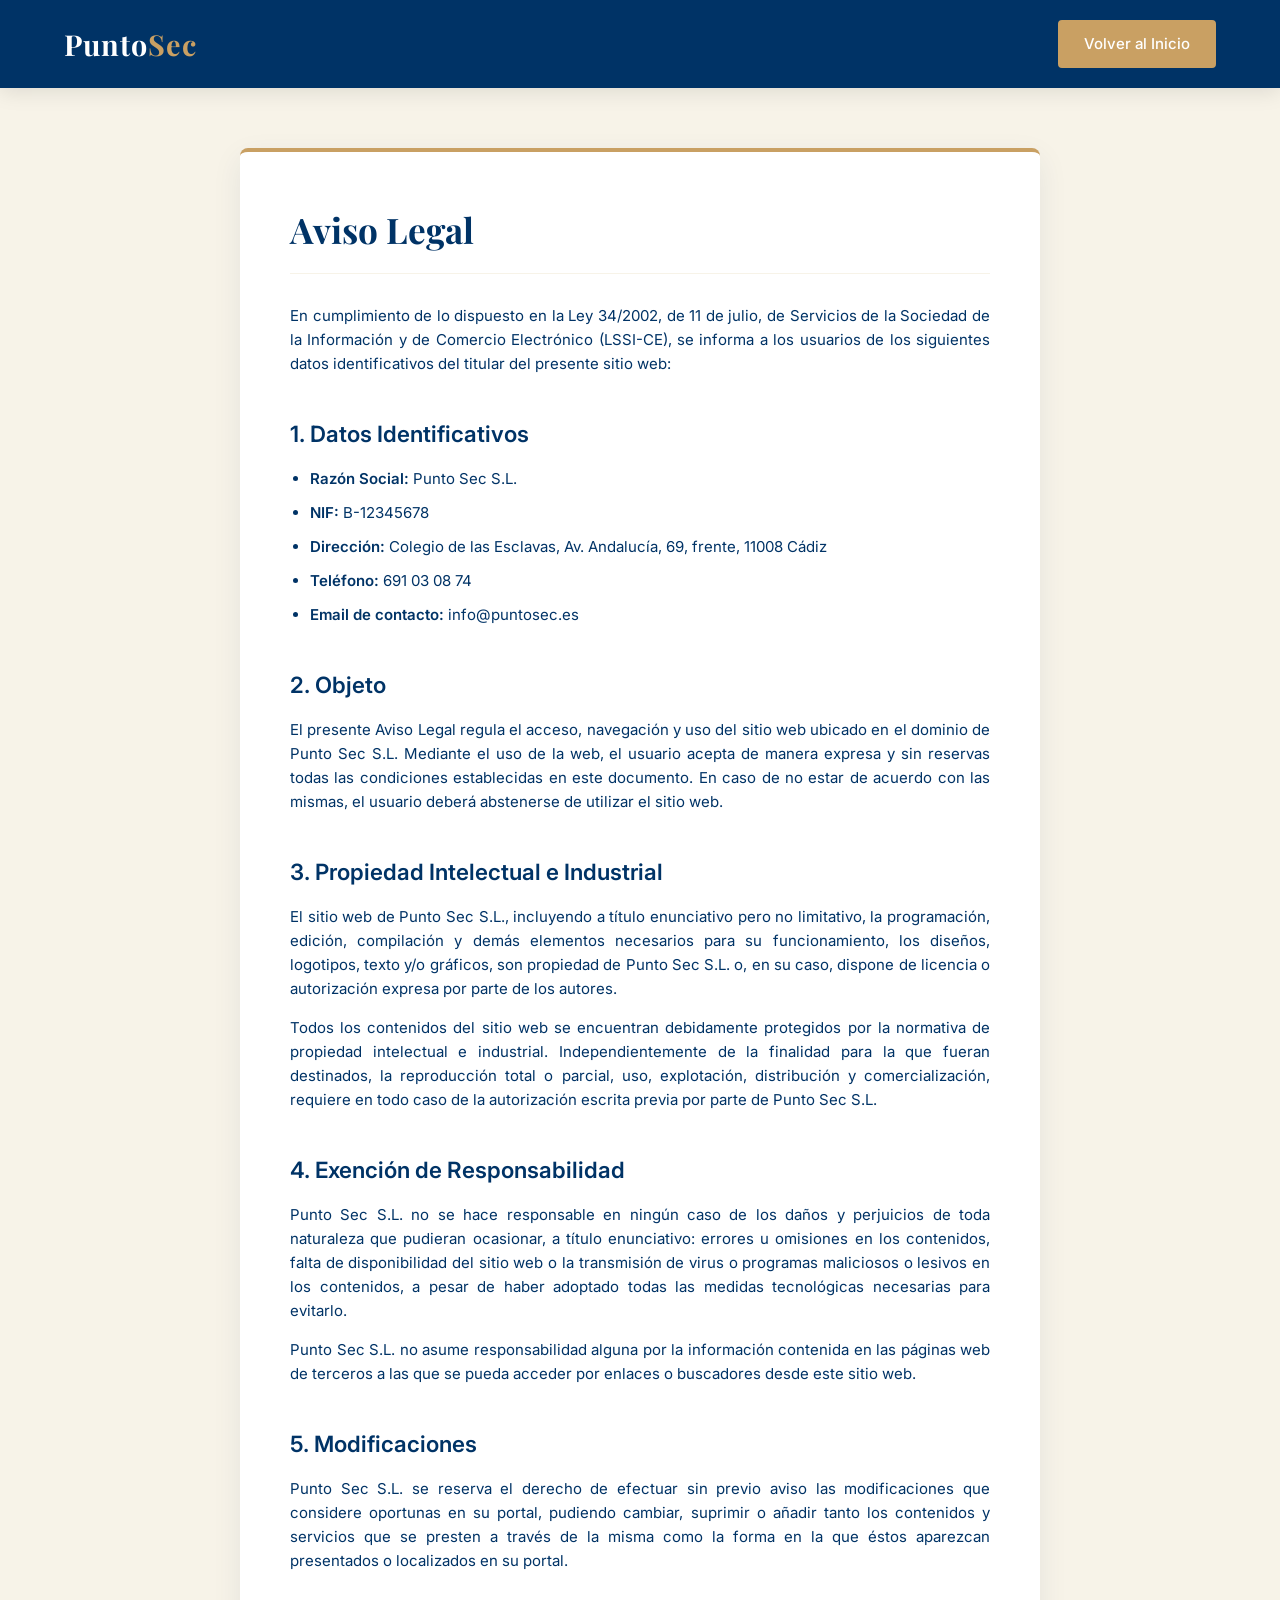
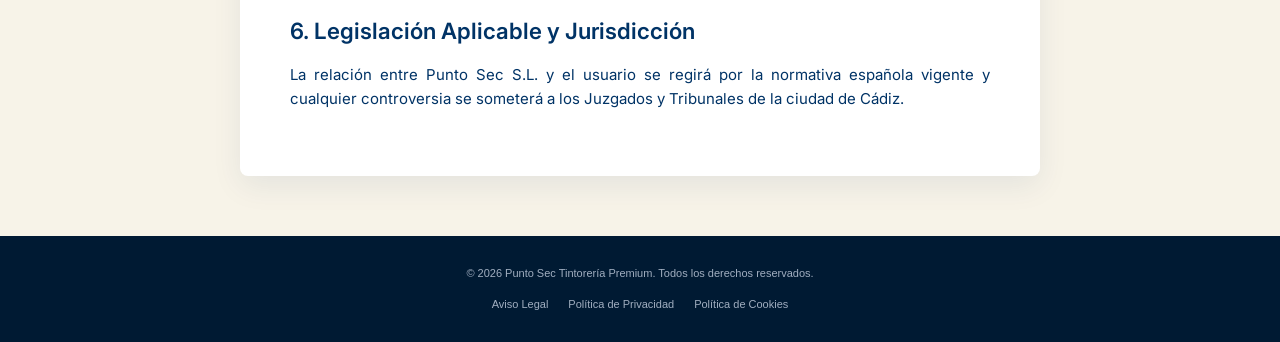
==== aviso-legal.html @ 5933afd3 "Primer commit" ====
<!DOCTYPE html>
<html lang="es">

<head>
    <meta charset="UTF-8">
    <meta name="viewport" content="width=device-width, initial-scale=1.0">
    <title>Aviso Legal | Punto Sec</title>
    <!-- Google Fonts: Inter (textos legales) y Playfair Display (títulos coherentes) -->
    <link rel="preconnect" href="https://fonts.googleapis.com">
    <link rel="preconnect" href="https://fonts.gstatic.com" crossorigin>
    <link
        href="https://fonts.googleapis.com/css2?family=Inter:wght@400;500;600&family=Playfair+Display:wght@600;700&display=swap"
        rel="stylesheet">
    <!-- FontAwesome -->
    <link rel="stylesheet" href="https://cdnjs.cloudflare.com/ajax/libs/font-awesome/6.4.0/css/all.min.css">
    <!-- Hojas de estilos -->
    <link rel="stylesheet" href="styles.css">
    <link rel="stylesheet" href="legal.css">
</head>

<body class="legal-page">

    <!-- Header Simplificado -->
    <header class="legal-header">
        <div class="container legal-header-container">
            <a href="index.html" class="logo">
                <span class="logo-text">Punto<span class="logo-accent">Sec</span></span>
            </a>
            <a href="index.html" class="btn-back">Volver al Inicio</a>
        </div>
    </header>

    <main class="legal-main">
        <div class="legal-container">
            <h1>Aviso Legal</h1>

            <p>En cumplimiento de lo dispuesto en la Ley 34/2002, de 11 de julio, de Servicios de la Sociedad de la
                Información y de Comercio Electrónico (LSSI-CE), se informa a los usuarios de los siguientes datos
                identificativos del titular del presente sitio web:</p>

            <h2>1. Datos Identificativos</h2>
            <ul>
                <li><strong>Razón Social:</strong> Punto Sec S.L.</li>
                <li><strong>NIF:</strong> B-12345678</li>
                <li><strong>Dirección:</strong> Colegio de las Esclavas, Av. Andalucía, 69, frente, 11008 Cádiz</li>
                <li><strong>Teléfono:</strong> 691 03 08 74</li>
                <li><strong>Email de contacto:</strong> info@puntosec.es</li>
            </ul>

            <h2>2. Objeto</h2>
            <p>El presente Aviso Legal regula el acceso, navegación y uso del sitio web ubicado en el dominio de Punto
                Sec S.L. Mediante el uso de la web, el usuario acepta de manera expresa y sin reservas todas las
                condiciones establecidas en este documento. En caso de no estar de acuerdo con las mismas, el usuario
                deberá abstenerse de utilizar el sitio web.</p>

            <h2>3. Propiedad Intelectual e Industrial</h2>
            <p>El sitio web de Punto Sec S.L., incluyendo a título enunciativo pero no limitativo, la programación,
                edición, compilación y demás elementos necesarios para su funcionamiento, los diseños, logotipos, texto
                y/o gráficos, son propiedad de Punto Sec S.L. o, en su caso, dispone de licencia o autorización expresa
                por parte de los autores.</p>
            <p>Todos los contenidos del sitio web se encuentran debidamente protegidos por la normativa de propiedad
                intelectual e industrial. Independientemente de la finalidad para la que fueran destinados, la
                reproducción total o parcial, uso, explotación, distribución y comercialización, requiere en todo caso
                de la autorización escrita previa por parte de Punto Sec S.L.</p>

            <h2>4. Exención de Responsabilidad</h2>
            <p>Punto Sec S.L. no se hace responsable en ningún caso de los daños y perjuicios de toda naturaleza que
                pudieran ocasionar, a título enunciativo: errores u omisiones en los contenidos, falta de disponibilidad
                del sitio web o la transmisión de virus o programas maliciosos o lesivos en los contenidos, a pesar de
                haber adoptado todas las medidas tecnológicas necesarias para evitarlo.</p>
            <p>Punto Sec S.L. no asume responsabilidad alguna por la información contenida en las páginas web de
                terceros a las que se pueda acceder por enlaces o buscadores desde este sitio web.</p>

            <h2>5. Modificaciones</h2>
            <p>Punto Sec S.L. se reserva el derecho de efectuar sin previo aviso las modificaciones que considere
                oportunas en su portal, pudiendo cambiar, suprimir o añadir tanto los contenidos y servicios que se
                presten a través de la misma como la forma en la que éstos aparezcan presentados o localizados en su
                portal.</p>

            <h2>6. Legislación Aplicable y Jurisdicción</h2>
            <p>La relación entre Punto Sec S.L. y el usuario se regirá por la normativa española vigente y cualquier
                controversia se someterá a los Juzgados y Tribunales de la ciudad de Cádiz.</p>
        </div>
    </main>

    <!-- Footer Original Replicado -->
    <footer class="footer">
        <div class="container footer-content">
            <p class="legal-text">&copy; 2026 Punto Sec Tintorería Premium. Todos los derechos reservados.</p>
            <div class="footer-links">
                <a href="aviso-legal.html" class="legal-text">Aviso Legal</a>
                <a href="politica-privacidad.html" class="legal-text">Política de Privacidad</a>
                <a href="politica-cookies.html" class="legal-text">Política de Cookies</a>
            </div>
        </div>
    </footer>

</body>

</html>
---- styles.css ----
/* Base Styles & Global Variables */
:root {
    --color-navy: #003366;
    --color-cream: #F7F3E8;
    --color-gold: #C9A063;
    --color-gold-hover: #b38a4d;
    --color-text: #333333;
    --color-text-light: #ffffff;

    --font-heading: 'Playfair Display', serif;
    --font-body: 'Outfit', sans-serif;
    --font-legal: Arial, Helvetica, sans-serif;
    /* Fallback sans-serif for legal texts */

    --transition-fast: 0.3s ease;
    --transition-medium: 0.5s ease;
    --shadow-card: 0 10px 30px rgba(0, 51, 102, 0.08);
    --shadow-hover: 0 15px 40px rgba(0, 51, 102, 0.15);
}

* {
    margin: 0;
    padding: 0;
    box-sizing: border-box;
}

html {
    scroll-behavior: smooth;
}

body {
    font-family: var(--font-body);
    font-size: 16px;
    line-height: 1.6;
    color: var(--color-text);
    background-color: #ffffff;
    overflow-x: hidden;
}

img {
    max-width: 100%;
    height: auto;
    display: block;
}

ul {
    list-style: none;
}

a {
    text-decoration: none;
    color: inherit;
    transition: var(--transition-fast);
}

.container {
    width: 100%;
    max-width: 1200px;
    margin: 0 auto;
    padding: 0 24px;
}

.section {
    padding: 80px 0;
}

.section-header {
    text-align: center;
    margin-bottom: 50px;
}

.section-title {
    font-family: var(--font-heading);
    font-size: 2.5rem;
    color: var(--color-navy);
    margin-bottom: 15px;
    position: relative;
    display: inline-block;
}

.section-title::after {
    content: '';
    position: absolute;
    bottom: -10px;
    left: 50%;
    transform: translateX(-50%);
    width: 60px;
    height: 3px;
    background-color: var(--color-gold);
}

.section-desc {
    color: #666;
    max-width: 700px;
    margin: 0 auto;
    font-size: 1.1rem;
}

.bg-cream {
    background-color: var(--color-cream);
}

.bg-navy {
    background-color: var(--color-navy);
}

.text-light .section-title,
.text-light .section-desc {
    color: var(--color-text-light);
}

/* Legal Texts (Strict Requirement) */
.legal-text {
    font-family: var(--font-legal) !important;
    font-size: 11px !important;
    line-height: 1.4 !important;
    font-weight: 400 !important;
}

/* Buttons */
.btn {
    display: inline-block;
    padding: 14px 32px;
    font-family: var(--font-body);
    font-weight: 600;
    font-size: 1rem;
    text-transform: uppercase;
    letter-spacing: 1px;
    border-radius: 4px;
    cursor: pointer;
    border: 2px solid transparent;
    transition: var(--transition-fast);
    text-align: center;
}

.btn-primary {
    background-color: var(--color-gold);
    color: var(--color-text-light);
    border-color: var(--color-gold);
}

.btn-primary:hover {
    background-color: var(--color-gold-hover);
    border-color: var(--color-gold-hover);
    transform: translateY(-3px);
    box-shadow: 0 5px 15px rgba(201, 160, 99, 0.4);
}

.btn-secondary {
    background-color: transparent;
    color: var(--color-text-light);
    border-color: var(--color-text-light);
}

.btn-secondary:hover {
    background-color: var(--color-text-light);
    color: var(--color-navy);
    transform: translateY(-3px);
}

/* Header & Nav */
.header {
    position: fixed;
    top: 0;
    left: 0;
    width: 100%;
    z-index: 1000;
    padding: 20px 0;
    background-color: transparent;
    transition: var(--transition-fast);
}

.header.scrolled {
    background-color: var(--color-navy);
    padding: 15px 0;
    box-shadow: 0 4px 20px rgba(0, 0, 0, 0.1);
}

.header-container {
    display: flex;
    justify-content: space-between;
    align-items: center;
}

.logo {
    display: flex;
    align-items: center;
}

.logo-img {
    height: 45px;
    width: auto;
    object-fit: contain;
    transition: var(--transition-fast);
}

.header.scrolled .logo-img {
    transform: scale(0.95);
}

.logo-text {
    font-family: var(--font-heading);
    font-size: 1.8rem;
    font-weight: 700;
    color: var(--color-text-light);
    letter-spacing: 1px;
}

.logo-accent {
    color: var(--color-gold);
}

.header.scrolled .logo-text {
    color: var(--color-text-light);
}

.nav {
    display: flex;
    align-items: center;
}

.nav-list {
    display: flex;
    align-items: center;
    gap: 30px;
}

.nav-link {
    color: var(--color-text-light);
    font-weight: 500;
    position: relative;
    padding: 5px 0;
}

.nav-link::after {
    content: '';
    position: absolute;
    bottom: 0;
    left: 0;
    width: 0;
    height: 2px;
    background-color: var(--color-gold);
    transition: var(--transition-fast);
}

.nav-link:hover::after,
.nav-link.active::after {
    width: 100%;
}

.nav-btn {
    background-color: var(--color-gold);
    color: var(--color-text-light);
    padding: 10px 24px;
    border-radius: 4px;
    font-weight: 600;
    border: 2px solid var(--color-gold);
}

.nav-btn:hover {
    background-color: transparent;
    color: var(--color-gold);
}

.mobile-menu-btn {
    display: none;
    background: none;
    border: none;
    color: var(--color-text-light);
    font-size: 1.5rem;
    cursor: pointer;
}

/* Hero Section */
.hero {
    position: relative;
    height: 100vh;
    min-height: 600px;
    display: flex;
    align-items: center;
    justify-content: center;
    background-image: url('IMG/Gemini_Generated_Image_anhnuvanhnuvanhn.png');
    background-size: cover;
    background-position: center;
    background-attachment: fixed;
    text-align: center;
}

.hero-overlay {
    position: absolute;
    top: 0;
    left: 0;
    width: 100%;
    height: 100%;
    background: linear-gradient(rgba(0, 51, 102, 0.7), rgba(0, 51, 102, 0.85));
    z-index: 1;
}

.hero-content {
    position: relative;
    z-index: 2;
    max-width: 800px;
    padding-top: 80px;
}

.hero-title {
    font-family: var(--font-heading);
    font-size: 4rem;
    font-weight: 700;
    color: var(--color-text-light);
    margin-bottom: 20px;
    line-height: 1.2;
    animation: fadeInUp 1s ease-out forwards;
    opacity: 0;
    transform: translateY(30px);
}

.hero-subtitle {
    font-size: 1.2rem;
    color: var(--color-cream);
    margin-bottom: 40px;
    animation: fadeInUp 1s ease-out 0.3s forwards;
    opacity: 0;
    transform: translateY(30px);
}

.hero-actions {
    display: flex;
    gap: 20px;
    justify-content: center;
    animation: fadeInUp 1s ease-out 0.6s forwards;
    opacity: 0;
    transform: translateY(30px);
}

@keyframes fadeInUp {
    to {
        opacity: 1;
        transform: translateY(0);
    }
}

/* Services */
.services-grid {
    display: grid;
    grid-template-columns: repeat(auto-fill, minmax(300px, 1fr));
    gap: 30px;
    margin-top: 40px;
}

.service-card {
    background-color: #fff;
    padding: 40px 30px;
    border-radius: 8px;
    text-align: center;
    box-shadow: var(--shadow-card);
    transition: var(--transition-fast);
    position: relative;
    overflow: hidden;
    border: 1px solid rgba(0, 51, 102, 0.05);
}

.service-card::before {
    content: '';
    position: absolute;
    top: 0;
    left: 0;
    width: 100%;
    height: 4px;
    background-color: var(--color-gold);
    transform: scaleX(0);
    transform-origin: left;
    transition: var(--transition-fast);
}

.service-card:hover {
    transform: translateY(-10px);
    box-shadow: var(--shadow-hover);
}

.service-card:hover::before {
    transform: scaleX(1);
}

.service-icon {
    font-size: 2.5rem;
    color: var(--color-navy);
    margin-bottom: 20px;
    transition: var(--transition-fast);
}

.service-card:hover .service-icon {
    color: var(--color-gold);
    transform: scale(1.1);
}

.service-name {
    font-family: var(--font-heading);
    font-size: 1.4rem;
    color: var(--color-navy);
    margin-bottom: 15px;
}

.service-price {
    font-size: 1.5rem;
    font-weight: 700;
    color: var(--color-gold);
}

/* Reviews */
.reviews-grid {
    display: grid;
    grid-template-columns: repeat(auto-fill, minmax(250px, 1fr));
    gap: 30px;
}

.review-card {
    background-color: #fff;
    padding: 35px 25px;
    border-radius: 8px;
    box-shadow: var(--shadow-card);
    transition: var(--transition-fast);
    display: flex;
    flex-direction: column;
}

.review-card:hover {
    box-shadow: var(--shadow-hover);
    transform: translateY(-5px);
}

.review-stars {
    color: var(--color-gold);
    font-size: 1.1rem;
    margin-bottom: 20px;
    letter-spacing: 2px;
}

.review-text {
    font-style: italic;
    color: #555;
    margin-bottom: 25px;
    flex-grow: 1;
}

.review-author {
    font-family: var(--font-heading);
    color: var(--color-navy);
    font-size: 1.1rem;
    font-weight: 600;
    border-top: 1px solid var(--color-cream);
    padding-top: 15px;
}

/* Hours & Location */
.location-container {
    display: grid;
    grid-template-columns: 1fr 1fr;
    gap: 50px;
    align-items: stretch;
}

.location-info {
    display: flex;
    flex-direction: column;
    justify-content: center;
}

.location-info .section-title {
    text-align: left;
    margin-bottom: 40px;
}

.location-info .section-title::after {
    left: 0;
    transform: none;
}

.info-block {
    display: flex;
    margin-bottom: 35px;
}

.info-icon {
    font-size: 1.8rem;
    color: var(--color-gold);
    margin-right: 20px;
    width: 40px;
    display: flex;
    justify-content: center;
}

.info-text h3 {
    font-family: var(--font-heading);
    color: var(--color-navy);
    margin-bottom: 10px;
    font-size: 1.3rem;
}

.info-text p {
    color: #555;
}

.hours-list li {
    display: flex;
    justify-content: space-between;
    margin-bottom: 8px;
    color: #555;
    border-bottom: 1px dashed #eee;
    padding-bottom: 5px;
}

.status-indicator {
    margin-top: 20px;
}

.status-badge {
    display: inline-block;
    padding: 6px 16px;
    border-radius: 50px;
    font-size: 0.9rem;
    font-weight: 600;
    letter-spacing: 0.5px;
}

.status-open {
    background-color: rgba(46, 204, 113, 0.15);
    color: #27ae60;
    border: 1px solid #2ecc71;
}

.status-closed {
    background-color: rgba(231, 76, 60, 0.1);
    color: #c0392b;
    border: 1px solid #e74c3c;
}

.location-map {
    border-radius: 8px;
    overflow: hidden;
    box-shadow: var(--shadow-card);
    min-height: 400px;
}

/* Contact Section */
.contact-container {
    max-width: 800px;
}

.contact-form {
    background-color: #ffffff;
    padding: 50px;
    border-radius: 8px;
    box-shadow: 0 15px 50px rgba(0, 0, 0, 0.2);
    color: var(--color-text);
}

.form-group {
    margin-bottom: 25px;
    position: relative;
}

.form-control {
    width: 100%;
    padding: 15px 20px;
    border: 1px solid #ddd;
    border-radius: 4px;
    font-family: var(--font-body);
    font-size: 1rem;
    color: var(--color-text);
    background-color: #fcfcfc;
    transition: var(--transition-fast);
}

.form-control:focus {
    outline: none;
    border-color: var(--color-gold);
    box-shadow: 0 0 0 3px rgba(201, 160, 99, 0.2);
    background-color: #fff;
}

textarea.form-control {
    resize: vertical;
    min-height: 120px;
}

/* Strict legal requirement for checkbox area */
.form-legal {
    margin-bottom: 25px;
    padding: 15px;
    background-color: var(--color-cream);
    border-radius: 4px;
    border-left: 3px solid var(--color-gold);
}

.legal-checkbox-label {
    display: flex;
    align-items: flex-start;
    gap: 10px;
    cursor: pointer;
}

.legal-checkbox-label input[type="checkbox"] {
    margin-top: 2px;
    width: 14px;
    height: 14px;
    accent-color: var(--color-navy);
}

.btn-submit {
    width: 100%;
}

/* Footer */
.footer {
    background-color: #001a33;
    padding: 30px 0;
    text-align: center;
}

.footer-content {
    display: flex;
    flex-direction: column;
    align-items: center;
    gap: 15px;
}

.footer-links {
    display: flex;
    gap: 20px;
}

.footer-links a:hover {
    color: var(--color-gold) !important;
}

.footer .legal-text {
    color: #a0aec0 !important;
}

/* Cookie Banner - Strict design specs */
.cookie-banner {
    position: fixed;
    bottom: 0;
    left: 0;
    width: 100%;
    background-color: var(--color-navy);
    color: var(--color-cream);
    padding: 20px;
    z-index: 9999;
    display: flex;
    justify-content: space-between;
    align-items: center;
    box-shadow: 0 -5px 25px rgba(0, 0, 0, 0.2);
    transform: translateY(100%);
    transition: transform 0.5s cubic-bezier(0.175, 0.885, 0.32, 1.275);
    border-top: 3px solid var(--color-gold);
}

.cookie-banner.show {
    transform: translateY(0);
}

.cookie-content {
    max-width: 70%;
}

.cookie-content .legal-text {
    color: var(--color-cream) !important;
}

.cookie-actions {
    display: flex;
    gap: 10px;
}

.btn-cookie {
    font-family: var(--font-legal);
    font-size: 11px;
    font-weight: bold;
    padding: 8px 16px;
    border-radius: 3px;
    cursor: pointer;
    text-transform: uppercase;
    transition: var(--transition-fast);
    border: 1px solid transparent;
}

.btn-cookie-accept {
    background-color: var(--color-gold);
    color: var(--color-navy);
}

.btn-cookie-accept:hover {
    background-color: var(--color-gold-hover);
    color: var(--color-text-light);
}

.btn-cookie-reject {
    background-color: transparent;
    color: var(--color-cream);
    border-color: var(--color-cream);
}

.btn-cookie-reject:hover {
    background-color: rgba(255, 255, 255, 0.1);
}

/* Responsive Design */
@media (max-width: 992px) {
    .location-container {
        grid-template-columns: 1fr;
    }

    .hero-title {
        font-size: 3rem;
    }
}

@media (max-width: 768px) {
    .header {
        background-color: var(--color-navy);
        padding: 15px 0;
    }

    .mobile-menu-btn {
        display: block;
    }

    .nav {
        position: fixed;
        top: 70px;
        left: -100%;
        width: 100%;
        height: calc(100vh - 70px);
        background-color: var(--color-navy);
        flex-direction: column;
        justify-content: center;
        transition: var(--transition-medium);
    }

    .nav.active {
        left: 0;
    }

    .nav-list {
        flex-direction: column;
        gap: 25px;
        text-align: center;
        width: 100%;
    }

    .nav-btn {
        display: inline-block;
        margin-top: 10px;
    }

    .hero-title {
        font-size: 2.5rem;
    }

    .hero-actions {
        flex-direction: column;
        gap: 15px;
    }

    .section-title {
        font-size: 2rem;
    }

    .contact-form {
        padding: 30px 20px;
    }

    .cookie-banner {
        flex-direction: column;
        gap: 15px;
        text-align: center;
    }

    .cookie-content {
        max-width: 100%;
    }
}

@media (max-width: 480px) {

    .services-grid,
    .reviews-grid {
        grid-template-columns: 1fr;
    }
}

/* Custom Language Dropdown */
.custom-dropdown-container {
    position: relative;
    margin-left: 10px;
    display: flex;
    align-items: center;
}

.custom-dropdown-btn {
    background: transparent;
    border: 1px solid rgba(255, 255, 255, 0.3);
    color: var(--color-text-light);
    padding: 8px 12px;
    border-radius: 4px;
    font-family: var(--font-body);
    font-size: 0.95rem;
    cursor: pointer;
    display: flex;
    align-items: center;
    gap: 8px;
    transition: var(--transition-fast);
}

.custom-dropdown-btn:hover,
.custom-dropdown-btn[aria-expanded="true"] {
    border-color: var(--color-gold);
}

.dropdown-arrow {
    font-size: 0.8rem;
    transition: transform var(--transition-fast);
}

.custom-dropdown-btn[aria-expanded="true"] .dropdown-arrow {
    transform: rotate(180deg);
}

.custom-dropdown-menu {
    position: absolute;
    top: calc(100% + 10px);
    right: 0;
    background-color: var(--color-cream);
    min-width: 120px;
    border-radius: 6px;
    box-shadow: 0 10px 25px rgba(0, 0, 0, 0.15);
    opacity: 0;
    visibility: hidden;
    transform: translateY(-10px);
    transition: all 0.3s ease-in-out;
    z-index: 1000;
    overflow: hidden;
}

.custom-dropdown-container.open .custom-dropdown-menu {
    opacity: 1;
    visibility: visible;
    transform: translateY(0);
}

.custom-dropdown-item {
    padding: 12px 16px;
    color: var(--color-navy);
    font-family: var(--font-body);
    font-size: 0.95rem;
    font-weight: 500;
    cursor: pointer;
    display: flex;
    justify-content: space-between;
    align-items: center;
    gap: 15px;
    transition: var(--transition-fast);
}

.custom-dropdown-item:hover,
.custom-dropdown-item.active {
    background-color: rgba(201, 160, 99, 0.1);
    color: var(--color-gold);
}

.header.scrolled .custom-dropdown-btn {
    border-color: rgba(255, 255, 255, 0.5);
}

@media (max-width: 768px) {
    .custom-dropdown-container {
        margin-left: 0;
        margin-top: 10px;
        justify-content: center;
    }

    .custom-dropdown-menu {
        top: auto;
        bottom: 100%;
        margin-bottom: 10px;
        right: 50%;
        transform: translate(50%, 10px);
    }

    .custom-dropdown-container.open .custom-dropdown-menu {
        transform: translate(50%, 0);
    }
}
---- legal.css ----
/* Estilos específicos para Páginas Legales */
/* Se utiliza en conjunto con styles.css para heredar las variables CSS y el diseño del Footer */

body.legal-page {
    font-family: 'Inter', sans-serif;
    font-size: 15px;
    line-height: 1.6;
    background-color: var(--color-cream);
    color: var(--color-navy);
}

.legal-header {
    background-color: var(--color-navy);
    padding: 20px 0;
    box-shadow: 0 4px 20px rgba(0, 0, 0, 0.1);
}

.legal-header-container {
    display: flex;
    justify-content: space-between;
    align-items: center;
}

.legal-main {
    padding: 60px 24px;
    min-height: calc(100vh - 200px);
    /* Para empujar el footer abajo */
}

.legal-container {
    max-width: 800px;
    margin: 0 auto;
    padding: 50px;
    background-color: #ffffff;
    border-radius: 8px;
    box-shadow: 0 10px 30px rgba(0, 51, 102, 0.08);
    /* Reusing --shadow-card manually if needed, but var() preferred */
    border-top: 4px solid var(--color-gold);
}

.legal-container h1 {
    font-family: var(--font-heading);
    /* Playfair Display to maintain title cohesion */
    font-size: 2.2rem;
    margin-bottom: 30px;
    color: var(--color-navy);
    border-bottom: 1px solid var(--color-cream);
    padding-bottom: 15px;
}

.legal-container h2 {
    font-size: 1.4rem;
    font-weight: 600;
    margin-top: 40px;
    margin-bottom: 15px;
    color: var(--color-navy);
}

.legal-container p {
    margin-bottom: 15px;
    text-align: justify;
}

.legal-container ul {
    margin-bottom: 25px;
    padding-left: 20px;
}

.legal-container li {
    margin-bottom: 10px;
    list-style-type: disc;
}

.legal-container strong {
    font-weight: 600;
}

.btn-back {
    display: inline-block;
    background-color: var(--color-gold);
    color: var(--color-text-light);
    padding: 10px 24px;
    border-radius: 4px;
    font-weight: 500;
    font-family: 'Inter', sans-serif;
    transition: var(--transition-fast);
    border: 2px solid var(--color-gold);
}

.btn-back:hover {
    background-color: transparent;
    color: var(--color-gold);
}

/* Responsive ajustes para legal pages */
@media (max-width: 768px) {
    .legal-container {
        padding: 30px 20px;
    }

    .legal-container h1 {
        font-size: 1.8rem;
    }

    .legal-container h2 {
        font-size: 1.2rem;
    }
}
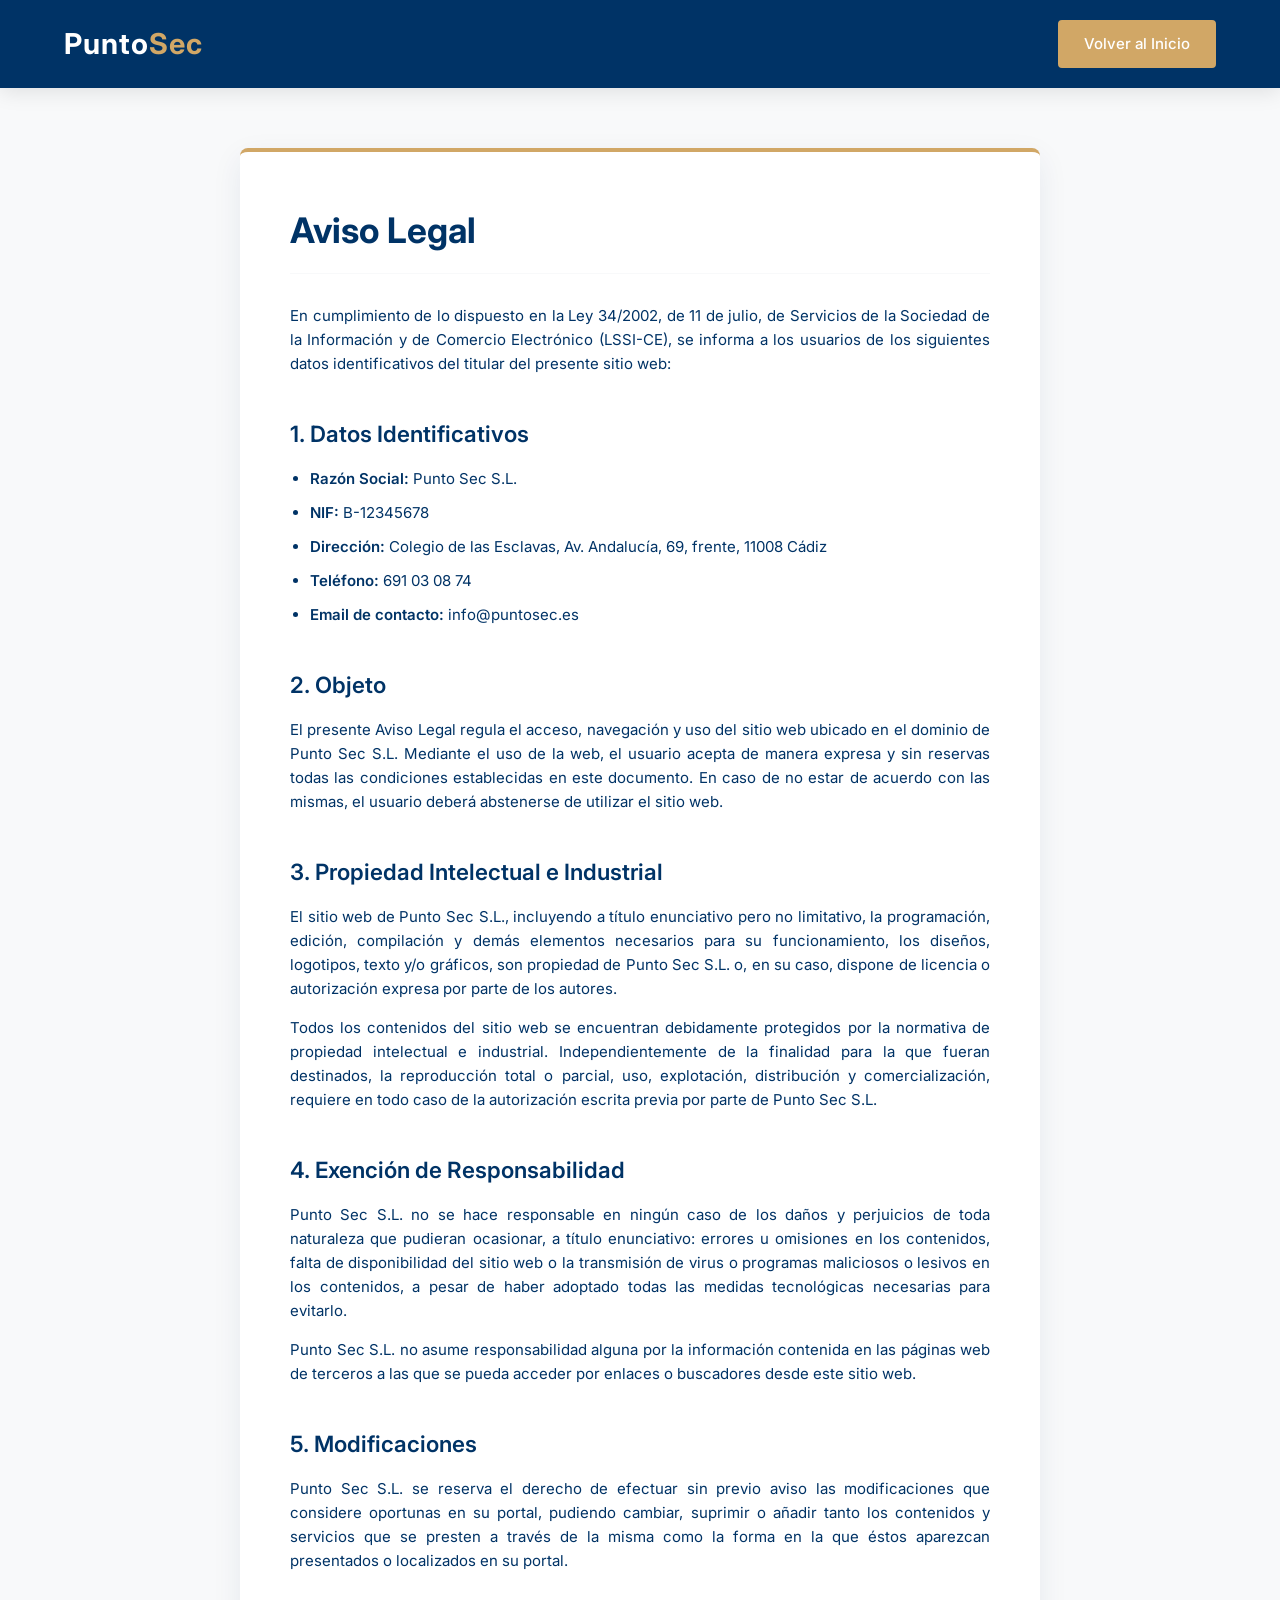
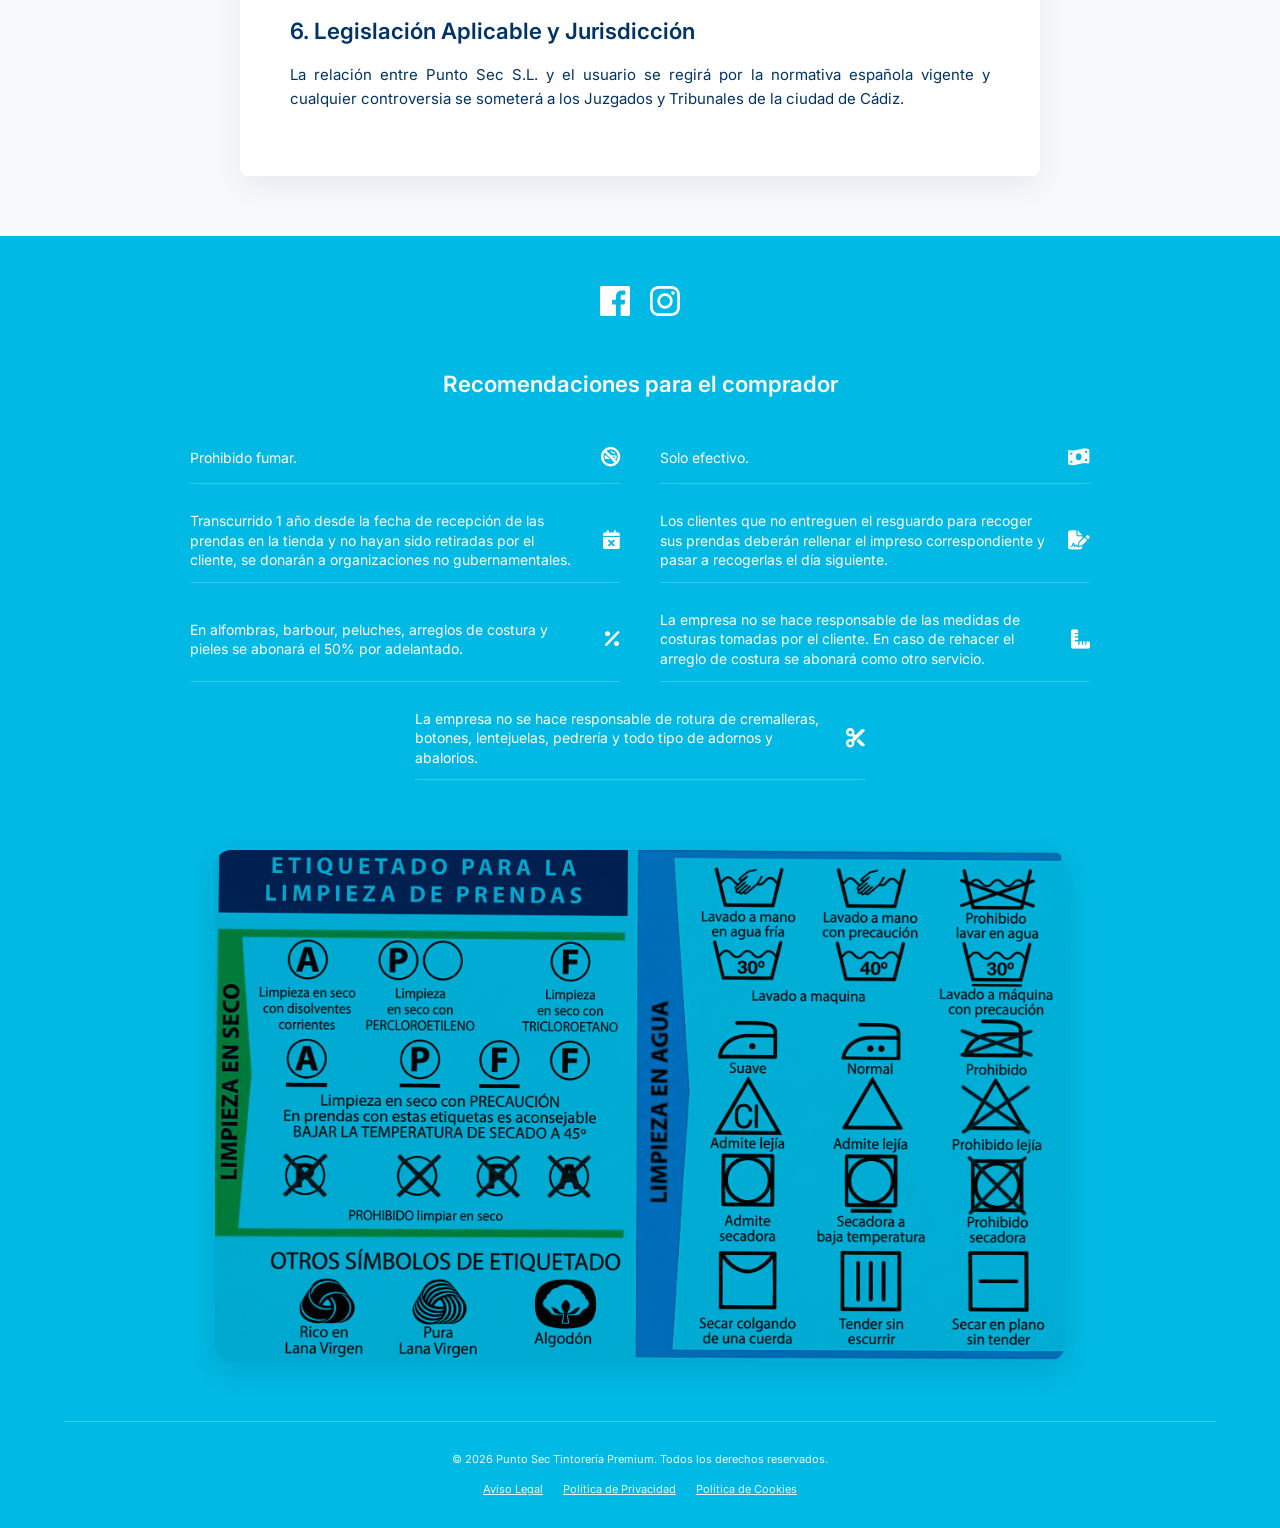
==== commit 88b711cc: "Acrualizacion final antes de la subida, etiquetas para el limpiado de prendas, recoomendaciones para" ====
--- a/aviso-legal.html
+++ b/aviso-legal.html
@@ -5,6 +5,8 @@
     <meta charset="UTF-8">
     <meta name="viewport" content="width=device-width, initial-scale=1.0">
     <title>Aviso Legal | Punto Sec</title>
+    <!-- Favicon -->
+    <link rel="icon" href="IMG/Gemini_Generated_Image_swppp7swppp7swpp_-_Editada.png" type="image/png">
     <!-- Google Fonts: Inter (textos legales) y Playfair Display (títulos coherentes) -->
     <link rel="preconnect" href="https://fonts.googleapis.com">
     <link rel="preconnect" href="https://fonts.gstatic.com" crossorigin>
@@ -86,11 +88,65 @@
     <!-- Footer Original Replicado -->
     <footer class="footer">
         <div class="container footer-content">
-            <p class="legal-text">&copy; 2026 Punto Sec Tintorería Premium. Todos los derechos reservados.</p>
-            <div class="footer-links">
-                <a href="aviso-legal.html" class="legal-text">Aviso Legal</a>
-                <a href="politica-privacidad.html" class="legal-text">Política de Privacidad</a>
-                <a href="politica-cookies.html" class="legal-text">Política de Cookies</a>
+            
+            <!-- 3.1 Redes Sociales -->
+            <div class="footer-social">
+                <a href="https://www.facebook.com/punto.sec.5/?locale=es_LA" target="_blank" class="social-icon social-icon-interactive" aria-label="Facebook">
+                    <svg viewBox="0 0 24 24"><path d="M22.675 0h-21.35C.597 0 0 .597 0 1.325v21.351C0 23.403.597 24 1.325 24H12.82v-9.294H9.692v-3.622h3.128V8.413c0-3.1 1.893-4.788 4.659-4.788 1.325 0 2.463.099 2.795.143v3.24l-1.918.001c-1.504 0-1.795.715-1.795 1.763v2.313h3.587l-.467 3.622h-3.12V24h6.116c.73 0 1.323-.597 1.323-1.324V1.325C24 .597 23.403 0 22.675 0z"/></svg>
+                </a>
+                <span class="social-icon" aria-label="Instagram">
+                    <svg viewBox="0 0 24 24"><path d="M12 2.163c3.204 0 3.584.012 4.85.07 3.252.148 4.771 1.691 4.919 4.919.058 1.265.069 1.645.069 4.849 0 3.205-.012 3.584-.069 4.849-.149 3.225-1.664 4.771-4.919 4.919-1.266.058-1.644.07-4.85.07-3.204 0-3.584-.012-4.849-.07-3.26-.149-4.771-1.699-4.919-4.92-.058-1.265-.07-1.644-.07-4.849 0-3.204.013-3.583.07-4.849.149-3.227 1.664-4.771 4.919-4.919 1.266-.057 1.645-.069 4.849-.069zM12 0C8.741 0 8.333.014 7.053.072 2.695.272.273 2.69.073 7.052.014 8.333 0 8.741 0 12c0 3.259.014 3.668.072 4.948.2 4.358 2.618 6.78 6.98 6.98C8.333 23.986 8.741 24 12 24c3.259 0 3.668-.014 4.948-.072 4.354-.2 6.782-2.618 6.979-6.98.059-1.28.073-1.689.073-4.948 0-3.259-.014-3.667-.072-4.947-.196-4.354-2.617-6.78-6.979-6.98C15.668.014 15.259 0 12 0zm0 5.838a6.162 6.162 0 100 12.324 6.162 6.162 0 000-12.324zM12 16a4 4 0 110-8 4 4 0 010 8zm6.406-11.845a1.44 1.44 0 100 2.881 1.44 1.44 0 000-2.881z"/></svg>
+                </span>
+            </div>
+
+            <!-- 3.2 Recomendaciones -->
+            <div class="footer-recommendations">
+                <h3>Recomendaciones para el comprador</h3>
+                <div class="recom-list">
+                    <div class="recom-item">
+                        <div class="recom-text">Prohibido fumar.</div>
+                        <div class="recom-icon"><i class="fas fa-smoking-ban"></i></div>
+                    </div>
+                    <div class="recom-item">
+                        <div class="recom-text">Solo efectivo.</div>
+                        <div class="recom-icon"><i class="fas fa-money-bill-wave"></i></div>
+                    </div>
+                    <div class="recom-item">
+                        <div class="recom-text">Transcurrido 1 año desde la fecha de recepción de las prendas en la tienda y no hayan sido retiradas por el cliente, se donarán a organizaciones no gubernamentales.</div>
+                        <div class="recom-icon"><i class="fas fa-calendar-times"></i></div>
+                    </div>
+                    <div class="recom-item">
+                        <div class="recom-text">Los clientes que no entreguen el resguardo para recoger sus prendas deberán rellenar el impreso correspondiente y pasar a recogerlas el día siguiente.</div>
+                        <div class="recom-icon"><i class="fas fa-file-signature"></i></div>
+                    </div>
+                    <div class="recom-item">
+                        <div class="recom-text">En alfombras, barbour, peluches, arreglos de costura y pieles se abonará el 50% por adelantado.</div>
+                        <div class="recom-icon"><i class="fas fa-percentage"></i></div>
+                    </div>
+                    <div class="recom-item">
+                        <div class="recom-text">La empresa no se hace responsable de las medidas de costuras tomadas por el cliente. En caso de rehacer el arreglo de costura se abonará como otro servicio.</div>
+                        <div class="recom-icon"><i class="fas fa-ruler-combined"></i></div>
+                    </div>
+                    <div class="recom-item" style="grid-column: 1 / -1; max-width: 50%; margin: 0 auto;">
+                        <div class="recom-text">La empresa no se hace responsable de rotura de cremalleras, botones, lentejuelas, pedrería y todo tipo de adornos y abalorios.</div>
+                        <div class="recom-icon"><i class="fas fa-cut"></i></div>
+                    </div>
+                </div>
+            </div>
+
+            <!-- 3.3 Guía de Etiquetado -->
+            <div class="footer-guide">
+                <img src="IMG/Gemini_Generated_Image_e3ptnye3ptnye3pt.png" alt="Guía de etiquetado para limpieza de prendas">
+            </div>
+
+            <!-- Bottom Limits / Copyright -->
+            <div class="footer-bottom">
+                <p class="legal-text">&copy; 2026 Punto Sec Tintorería Premium. Todos los derechos reservados.</p>
+                <div class="footer-links">
+                    <a href="aviso-legal.html" class="legal-text">Aviso Legal</a>
+                    <a href="politica-privacidad.html" class="legal-text">Política de Privacidad</a>
+                    <a href="politica-cookies.html" class="legal-text">Política de Cookies</a>
+                </div>
             </div>
         </div>
     </footer>
--- a/styles.css
+++ b/styles.css
@@ -1,21 +1,22 @@
 /* Base Styles & Global Variables */
 :root {
+    --color-primary: #00B9E4;
     --color-navy: #003366;
-    --color-cream: #F7F3E8;
-    --color-gold: #C9A063;
+    --color-cream: #F8F9FA;
+    --color-gold: #D1A766;
     --color-gold-hover: #b38a4d;
     --color-text: #333333;
     --color-text-light: #ffffff;
 
-    --font-heading: 'Playfair Display', serif;
-    --font-body: 'Outfit', sans-serif;
-    --font-legal: Arial, Helvetica, sans-serif;
+    --font-heading: 'Inter', sans-serif;
+    --font-body: 'Inter', sans-serif;
+    --font-legal: 'Inter', sans-serif;
     /* Fallback sans-serif for legal texts */
 
-    --transition-fast: 0.3s ease;
-    --transition-medium: 0.5s ease;
-    --shadow-card: 0 10px 30px rgba(0, 51, 102, 0.08);
-    --shadow-hover: 0 15px 40px rgba(0, 51, 102, 0.15);
+    --transition-fast: all 0.3s ease;
+    --transition-medium: all 0.5s ease;
+    --shadow-card: 0 4px 15px rgba(0, 0, 0, 0.05);
+    --shadow-hover: 0 8px 25px rgba(0, 0, 0, 0.1);
 }
 
 * {
@@ -72,7 +73,7 @@
 .section-title {
     font-family: var(--font-heading);
     font-size: 2.5rem;
-    color: var(--color-navy);
+    color: var(--color-primary);
     margin-bottom: 15px;
     position: relative;
     display: inline-block;
@@ -100,8 +101,8 @@
     background-color: var(--color-cream);
 }
 
-.bg-navy {
-    background-color: var(--color-navy);
+.bg-primary {
+    background-color: var(--color-primary);
 }
 
 .text-light .section-title,
@@ -154,7 +155,7 @@
 
 .btn-secondary:hover {
     background-color: var(--color-text-light);
-    color: var(--color-navy);
+    color: var(--color-primary);
     transform: translateY(-3px);
 }
 
@@ -171,7 +172,7 @@
 }
 
 .header.scrolled {
-    background-color: var(--color-navy);
+    background-color: var(--color-primary);
     padding: 15px 0;
     box-shadow: 0 4px 20px rgba(0, 0, 0, 0.1);
 }
@@ -188,14 +189,24 @@
 }
 
 .logo-img {
-    height: 45px;
+    height: 70px;
     width: auto;
     object-fit: contain;
     transition: var(--transition-fast);
+    animation: logoEntry 0.8s cubic-bezier(0.175, 0.885, 0.32, 1.275) forwards;
+    opacity: 0;
+    transform: translateY(-20px);
+}
+
+@keyframes logoEntry {
+    to {
+        opacity: 1;
+        transform: translateY(0);
+    }
 }
 
 .header.scrolled .logo-img {
-    transform: scale(0.95);
+    transform: scale(0.85); /* Reduce ligeramente al hacer scroll */
 }
 
 .logo-text {
@@ -340,82 +351,142 @@
     }
 }
 
-/* Services */
-.services-grid {
-    display: grid;
-    grid-template-columns: repeat(auto-fill, minmax(300px, 1fr));
-    gap: 30px;
-    margin-top: 40px;
-}
-
-.service-card {
-    background-color: #fff;
-    padding: 40px 30px;
-    border-radius: 8px;
+/* Services - New Mobile-First Pricing Layout */
+.services-wrapper {
+    display: flex;
+    flex-wrap: wrap;
+    gap: 40px;
+    margin-top: 50px;
+    justify-content: center;
+}
+
+.price-card.opacity-card {
+    flex: 1 1 400px;
+    max-width: 600px;
+    background-color: rgba(255, 255, 255, 0.95);
+    border-radius: 12px;
+    padding: 32px;
+    box-shadow: 0 8px 30px rgba(0,0,0,0.12);
+    box-sizing: border-box;
+}
+
+.price-card-title {
+    font-family: 'Inter', sans-serif;
+    font-weight: 700;
+    font-size: 1.5rem;
+    color: #00B9E4; /* Approx Pantone 3115 C to match primary color */
     text-align: center;
-    box-shadow: var(--shadow-card);
-    transition: var(--transition-fast);
+    margin-bottom: 25px;
+}
+
+.price-card-title span {
+    font-size: 1.1rem;
+    font-weight: 400;
+}
+
+.price-list li {
+    display: flex;
+    align-items: baseline;
+    margin-bottom: 15px;
+    font-family: 'Inter', sans-serif;
+}
+
+.service-item {
+    font-weight: 400;
+    color: #333333;
+    font-size: 1.05rem;
+}
+
+.dotted-line {
+    border-bottom: 1px dotted #CCCCCC;
+    flex-grow: 1;
+    margin: 0 10px;
+    position: relative;
+    top: -4px;
+}
+
+.service-cost {
+    font-weight: 600;
+    color: #D1A766;
+    font-size: 1.15rem;
+}
+
+.currency {
+    font-size: 0.9em;
+    margin-left: 3px;
+}
+
+/* Scroll Animation Initial State */
+.slide-up-anim {
+    opacity: 0;
+    transform: translateY(50px);
+    transition: opacity 0.8s ease-out, transform 0.8s ease-out;
+}
+
+.slide-up-anim.visible {
+    opacity: 1;
+    transform: translateY(0);
+}
+
+.element-delay-1 {
+    transition-delay: 0s;
+}
+
+.element-delay-2 {
+    transition-delay: 0.2s;
+}
+
+/* Reviews Collage Background */
+.reviews {
     position: relative;
     overflow: hidden;
-    border: 1px solid rgba(0, 51, 102, 0.05);
-}
-
-.service-card::before {
-    content: '';
+    padding-top: 80px;
+}
+
+.bg-collage-container {
     position: absolute;
     top: 0;
     left: 0;
     width: 100%;
-    height: 4px;
-    background-color: var(--color-gold);
-    transform: scaleX(0);
-    transform-origin: left;
-    transition: var(--transition-fast);
-}
-
-.service-card:hover {
-    transform: translateY(-10px);
-    box-shadow: var(--shadow-hover);
-}
-
-.service-card:hover::before {
-    transform: scaleX(1);
-}
-
-.service-icon {
-    font-size: 2.5rem;
-    color: var(--color-navy);
-    margin-bottom: 20px;
-    transition: var(--transition-fast);
-}
-
-.service-card:hover .service-icon {
-    color: var(--color-gold);
-    transform: scale(1.1);
-}
-
-.service-name {
-    font-family: var(--font-heading);
-    font-size: 1.4rem;
-    color: var(--color-navy);
-    margin-bottom: 15px;
-}
-
-.service-price {
-    font-size: 1.5rem;
-    font-weight: 700;
-    color: var(--color-gold);
-}
-
-/* Reviews */
+    height: 100%;
+    z-index: 0;
+    overflow: hidden;
+}
+
+.bg-collage-container .hero-overlay {
+    z-index: 1; /* Overlay goes over track, under cards */
+}
+
+.collage-track {
+    display: flex;
+    width: 400%; /* Fits 4 images */
+    height: 100%;
+    z-index: 0;
+    animation: panCollage 40s linear infinite alternate;
+}
+
+.collage-img {
+    width: 25%;
+    height: 100%;
+    object-fit: cover;
+}
+
+@keyframes panCollage {
+    0% { transform: translateX(0); }
+    100% { transform: translateX(-75%); }
+}
+
+/* Reviews Grid & Cards */
 .reviews-grid {
     display: grid;
     grid-template-columns: repeat(auto-fill, minmax(250px, 1fr));
     gap: 30px;
+    position: relative;
+    z-index: 2; /* Ensures cards sit on top of the collage */
 }
 
 .review-card {
-    background-color: #fff;
+    background-color: var(--color-cream);
     padding: 35px 25px;
     border-radius: 8px;
     box-shadow: var(--shadow-card);
@@ -445,7 +516,7 @@
 
 .review-author {
     font-family: var(--font-heading);
-    color: var(--color-navy);
+    color: var(--color-primary);
     font-size: 1.1rem;
     font-weight: 600;
     border-top: 1px solid var(--color-cream);
@@ -492,7 +563,7 @@
 
 .info-text h3 {
     font-family: var(--font-heading);
-    color: var(--color-navy);
+    color: var(--color-primary);
     margin-bottom: 10px;
     font-size: 1.3rem;
 }
@@ -604,7 +675,7 @@
     margin-top: 2px;
     width: 14px;
     height: 14px;
-    accent-color: var(--color-navy);
+    accent-color: var(--color-primary);
 }
 
 .btn-submit {
@@ -613,8 +684,8 @@
 
 /* Footer */
 .footer {
-    background-color: #001a33;
-    padding: 30px 0;
+    background-color: var(--color-primary);
+    padding: 50px 0 30px;
     text-align: center;
 }
 
@@ -622,12 +693,133 @@
     display: flex;
     flex-direction: column;
     align-items: center;
+    gap: 20px;
+}
+
+/* 3.1 Redes Sociales */
+.footer-social {
+    display: flex;
+    justify-content: center;
+    align-items: center;
+    gap: 20px;
+    margin-bottom: 30px;
+}
+
+.social-icon {
+    display: inline-flex;
+    justify-content: center;
+    align-items: center;
+    width: 30px;
+    height: 30px;
+    color: #FFFFFF;
+    transition: all 0.3s ease;
+}
+
+.social-icon svg {
+    width: 100%;
+    height: 100%;
+    fill: currentColor;
+}
+
+.social-icon-interactive:hover {
+    transform: scale(1.1);
+    color: #ccf5ff; /* Tono azul más claro / brillo */
+    filter: drop-shadow(0 0 8px rgba(255, 255, 255, 0.4));
+}
+
+/* 3.2 Recomendaciones */
+.footer-recommendations {
+    width: 100%;
+    max-width: 900px;
+    margin: 0 auto 50px;
+    text-align: center;
+}
+
+.footer-recommendations h3 {
+    color: #FFFFFF;
+    font-family: var(--font-heading);
+    font-size: 1.4rem;
+    margin-bottom: 30px;
+    font-weight: 600;
+}
+
+.recom-list {
+    display: grid;
+    grid-template-columns: 1fr 1fr;
+    gap: 15px 40px;
+    text-align: left;
+}
+
+.recom-item {
+    display: flex;
+    align-items: center;
+    color: #FFFFFF;
+    font-size: 14px;
+    line-height: 1.4;
+    padding: 12px 0;
+    border-bottom: 1px solid rgba(255, 255, 255, 0.2);
+}
+
+.recom-text {
+    flex: 1;
+    padding-right: 15px;
+}
+
+.recom-icon {
+    font-size: 1.2rem;
+    color: #FFFFFF;
+    min-width: 30px;
+    text-align: right;
+}
+
+@media (max-width: 768px) {
+    .recom-list {
+        grid-template-columns: 1fr;
+    }
+}
+
+/* 3.3 Guía de Etiquetado */
+.footer-guide {
+    width: 100%;
+    max-width: 850px;
+    margin: 0 auto 40px;
+    border-radius: 16px;
+    overflow: hidden;
+    box-shadow: 0 10px 30px rgba(0, 0, 0, 0.1);
+    display: flex;
+    align-items: center;
+    justify-content: center;
+}
+
+.footer-guide img {
+    display: block;
+    max-width: 100%;
+    height: auto;
+    object-fit: contain;
+    mix-blend-mode: multiply;
+}
+
+
+
+/* Copyright & Links Line */
+.footer-bottom {
+    display: flex;
+    flex-direction: column;
+    align-items: center;
     gap: 15px;
+    border-top: 1px solid rgba(255,255,255,0.2);
+    padding-top: 30px;
+    width: 100%;
 }
 
 .footer-links {
     display: flex;
     gap: 20px;
+}
+
+.footer-links a {
+    color: #FFFFFF !important;
+    text-decoration: underline;
 }
 
 .footer-links a:hover {
@@ -635,7 +827,8 @@
 }
 
 .footer .legal-text {
-    color: #a0aec0 !important;
+    color: #FFFFFF !important;
+    opacity: 0.9;
 }
 
 /* Cookie Banner - Strict design specs */
@@ -688,7 +881,7 @@
 
 .btn-cookie-accept {
     background-color: var(--color-gold);
-    color: var(--color-navy);
+    color: var(--color-primary);
 }
 
 .btn-cookie-accept:hover {
@@ -753,6 +946,10 @@
     .nav-btn {
         display: inline-block;
         margin-top: 10px;
+    }
+
+    .hero {
+        background-attachment: scroll;
     }
 
     .hero-title {
@@ -852,7 +1049,7 @@
 
 .custom-dropdown-item {
     padding: 12px 16px;
-    color: var(--color-navy);
+    color: var(--color-primary);
     font-family: var(--font-body);
     font-size: 0.95rem;
     font-weight: 500;
@@ -892,4 +1089,342 @@
     .custom-dropdown-container.open .custom-dropdown-menu {
         transform: translate(50%, 0);
     }
+}
+
+/* --- PROMOTIONAL MODAL --- */
+.promo-modal-overlay {
+    position: fixed;
+    top: 0;
+    left: 0;
+    width: 100vw;
+    height: 100vh;
+    background: rgba(0, 0, 0, 0.6);
+    z-index: 9999;
+    display: flex;
+    justify-content: center;
+    align-items: center;
+    opacity: 0;
+    visibility: hidden;
+    transition: all 0.4s ease-in-out;
+}
+
+.promo-modal-overlay.show {
+    opacity: 1;
+    visibility: visible;
+}
+
+.promo-modal-content {
+    background: #FFFFFF;
+    border-radius: 16px;
+    padding: 0;
+    max-width: 900px;
+    width: 90%;
+    position: relative;
+    box-shadow: 0 20px 40px rgba(0,0,0,0.3);
+    transform: translateY(30px) scale(0.95);
+    opacity: 0;
+    transition: all 0.5s cubic-bezier(0.175, 0.885, 0.32, 1.275);
+    display: flex; /* Side by side */
+    overflow: hidden;
+    min-height: 450px;
+}
+
+.promo-modal-overlay.show .promo-modal-content {
+    transform: translateY(0) scale(1);
+    opacity: 1;
+}
+
+.promo-close-btn {
+    position: absolute;
+    top: 20px;
+    right: 20px;
+    background: rgba(0,0,0,0.05);
+    border: none;
+    font-size: 1.5rem;
+    color: #555555;
+    cursor: pointer;
+    line-height: 1;
+    width: 40px;
+    height: 40px;
+    border-radius: 50%;
+    display: flex;
+    justify-content: center;
+    align-items: center;
+    transition: all 0.3s cubic-bezier(0.175, 0.885, 0.32, 1.275);
+    z-index: 10;
+}
+
+.promo-close-btn:hover {
+    color: #FFFFFF;
+    background: #ff4d4d;
+    transform: rotate(90deg) scale(1.1);
+}
+
+.promo-img-container {
+    flex: 1;
+    position: relative;
+    min-height: 100%;
+}
+
+.promo-img-container img {
+    position: absolute;
+    top: 0;
+    left: 0;
+    width: 100%;
+    height: 100%;
+    object-fit: cover;
+    display: block;
+}
+
+.promo-info-container {
+    flex: 1.2;
+    padding: 60px 40px;
+    display: flex;
+    flex-direction: column;
+    justify-content: center;
+    align-items: flex-start;
+    text-align: left;
+    background: #ffffff;
+}
+
+.promo-info-title {
+    font-family: var(--font-heading);
+    font-weight: 700;
+    font-size: 2.4rem;
+    color: var(--color-navy);
+    margin-bottom: 20px;
+    line-height: 1.2;
+}
+
+.promo-info-text {
+    font-size: 1.15rem;
+    color: #666;
+    margin-bottom: 35px;
+    line-height: 1.6;
+}
+
+.promo-btn-dark {
+    display: inline-block;
+    background-color: var(--color-navy);
+    color: #FFFFFF;
+    font-family: var(--font-body);
+    font-weight: 600;
+    font-size: 1rem;
+    text-transform: uppercase;
+    letter-spacing: 1px;
+    padding: 14px 32px;
+    border-radius: 8px;
+    transition: all 0.3s cubic-bezier(0.175, 0.885, 0.32, 1.275);
+    border: none;
+    cursor: pointer;
+}
+
+.promo-btn-dark:hover {
+    transform: translateY(-4px) scale(1.02);
+    box-shadow: 0 8px 15px rgba(0, 176, 232, 0.3);
+    color: #FFFFFF;
+}
+
+@media (max-width: 768px) {
+    .promo-modal-content {
+        flex-direction: column;
+    }
+    .promo-img-container {
+        min-height: 250px;
+    }
+    .promo-img-container img {
+        position: relative;
+    }
+    .promo-info-container {
+        padding: 40px 30px;
+    }
+    .promo-info-title {
+        font-size: 1.8rem;
+    }
+}
+
+/* Header Promociones outline button */
+.nav-btn-outline {
+    background-color: transparent;
+    color: var(--color-gold);
+    padding: 10px 24px;
+    border-radius: 4px;
+    font-weight: 600;
+    border: 2px solid var(--color-gold);
+    display: inline-block;
+}
+
+.nav-btn-outline:hover {
+    background-color: var(--color-gold);
+    color: var(--color-text-light);
+}
+
+/* --- PROMOTIONS VERTICAL FEED --- */
+.promo-feed-section {
+    padding-top: 140px; /* Account for fixed header */
+    padding-bottom: 80px;
+    background-color: #ffffff;
+}
+
+.promo-feed-container {
+    display: flex;
+    flex-direction: column;
+    gap: 80px;
+    max-width: 1200px;
+    margin: 0 auto;
+}
+
+.promo-card {
+    display: flex;
+    align-items: stretch;
+    background-color: var(--color-cream);
+    border-radius: 12px;
+    overflow: hidden;
+    box-shadow: var(--shadow-card);
+    min-height: 400px;
+    transition: box-shadow 0.3s ease;
+    position: relative; /* For the "No activa" badge */
+}
+
+.promo-card:hover {
+    box-shadow: var(--shadow-hover);
+}
+
+.promo-card-content {
+    flex: 1;
+    padding: 80px 60px;
+    display: flex;
+    flex-direction: column;
+    justify-content: center;
+    align-items: flex-start;
+    order: 1; /* Text on the left */
+}
+
+.promo-card-img {
+    flex: 1;
+    order: 2; /* Image on the right */
+    position: relative;
+    min-height: 100%; /* Ensure it stretches fully */
+}
+
+.promo-card-img img {
+    position: absolute;
+    top: 0;
+    left: 0;
+    width: 100%;
+    height: 100%;
+    object-fit: cover;
+    display: block;
+}
+
+.promo-card-title {
+    font-family: var(--font-heading);
+    font-weight: 700;
+    font-size: 2.4rem;
+    color: var(--color-navy);
+    line-height: 1.2;
+    margin-bottom: 20px;
+}
+
+.promo-card-text {
+    font-size: 1.15rem;
+    color: #555555;
+    margin-bottom: 35px;
+    line-height: 1.6;
+}
+
+/* No Activa Badge */
+.promo-status-badge {
+    position: absolute;
+    top: 25px;
+    right: 25px;
+    background: rgba(255, 255, 255, 0.95);
+    color: #333;
+    font-family: var(--font-body);
+    font-size: 0.9rem;
+    font-weight: 700;
+    padding: 8px 16px;
+    border-radius: 30px;
+    display: flex;
+    align-items: center;
+    gap: 10px;
+    z-index: 5;
+    box-shadow: 0 4px 10px rgba(0,0,0,0.1);
+    text-transform: uppercase;
+    letter-spacing: 0.5px;
+}
+
+.red-dot {
+    width: 10px;
+    height: 10px;
+    background-color: #ff4d4d;
+    border-radius: 50%;
+    box-shadow: 0 0 8px rgba(255, 77, 77, 0.8);
+    position: relative;
+}
+
+.red-dot::after {
+    content: '';
+    position: absolute;
+    top: 0;
+    left: 0;
+    width: 100%;
+    height: 100%;
+    background-color: inherit;
+    border-radius: inherit;
+    animation: pulse-red 2s cubic-bezier(0.4, 0, 0.6, 1) infinite;
+}
+
+@keyframes pulse-red {
+    0% { transform: scale(1); opacity: 0.8; }
+    100% { transform: scale(3); opacity: 0; }
+}
+
+/* Entry Animation for Promo Cards without JS Dependency */
+.scroll-reveal {
+    opacity: 0;
+    transform: translateY(40px);
+    animation: promoEntrance 0.8s cubic-bezier(0.25, 0.8, 0.25, 1) forwards;
+}
+
+@keyframes promoEntrance {
+    to {
+        opacity: 1;
+        transform: translateY(0);
+    }
+}
+
+.delay-200 { animation-delay: 0.15s; }
+.delay-400 { animation-delay: 0.3s; }
+.delay-600 { animation-delay: 0.45s; }
+
+@media (max-width: 992px) {
+    .promo-card {
+        flex-direction: column;
+    }
+    
+    .promo-card-content {
+        order: 2;
+        padding: 50px 30px;
+        align-items: center;
+        text-align: center;
+    }
+    
+    .promo-card-img {
+        order: 1;
+        min-height: 280px;
+    }
+
+    .promo-card-img img {
+        position: relative;
+    }
+    
+    .promo-card-title {
+        font-size: 2rem;
+    }
+    
+    .promo-feed-container {
+        gap: 50px;
+        padding: 0 20px;
+    }
 }
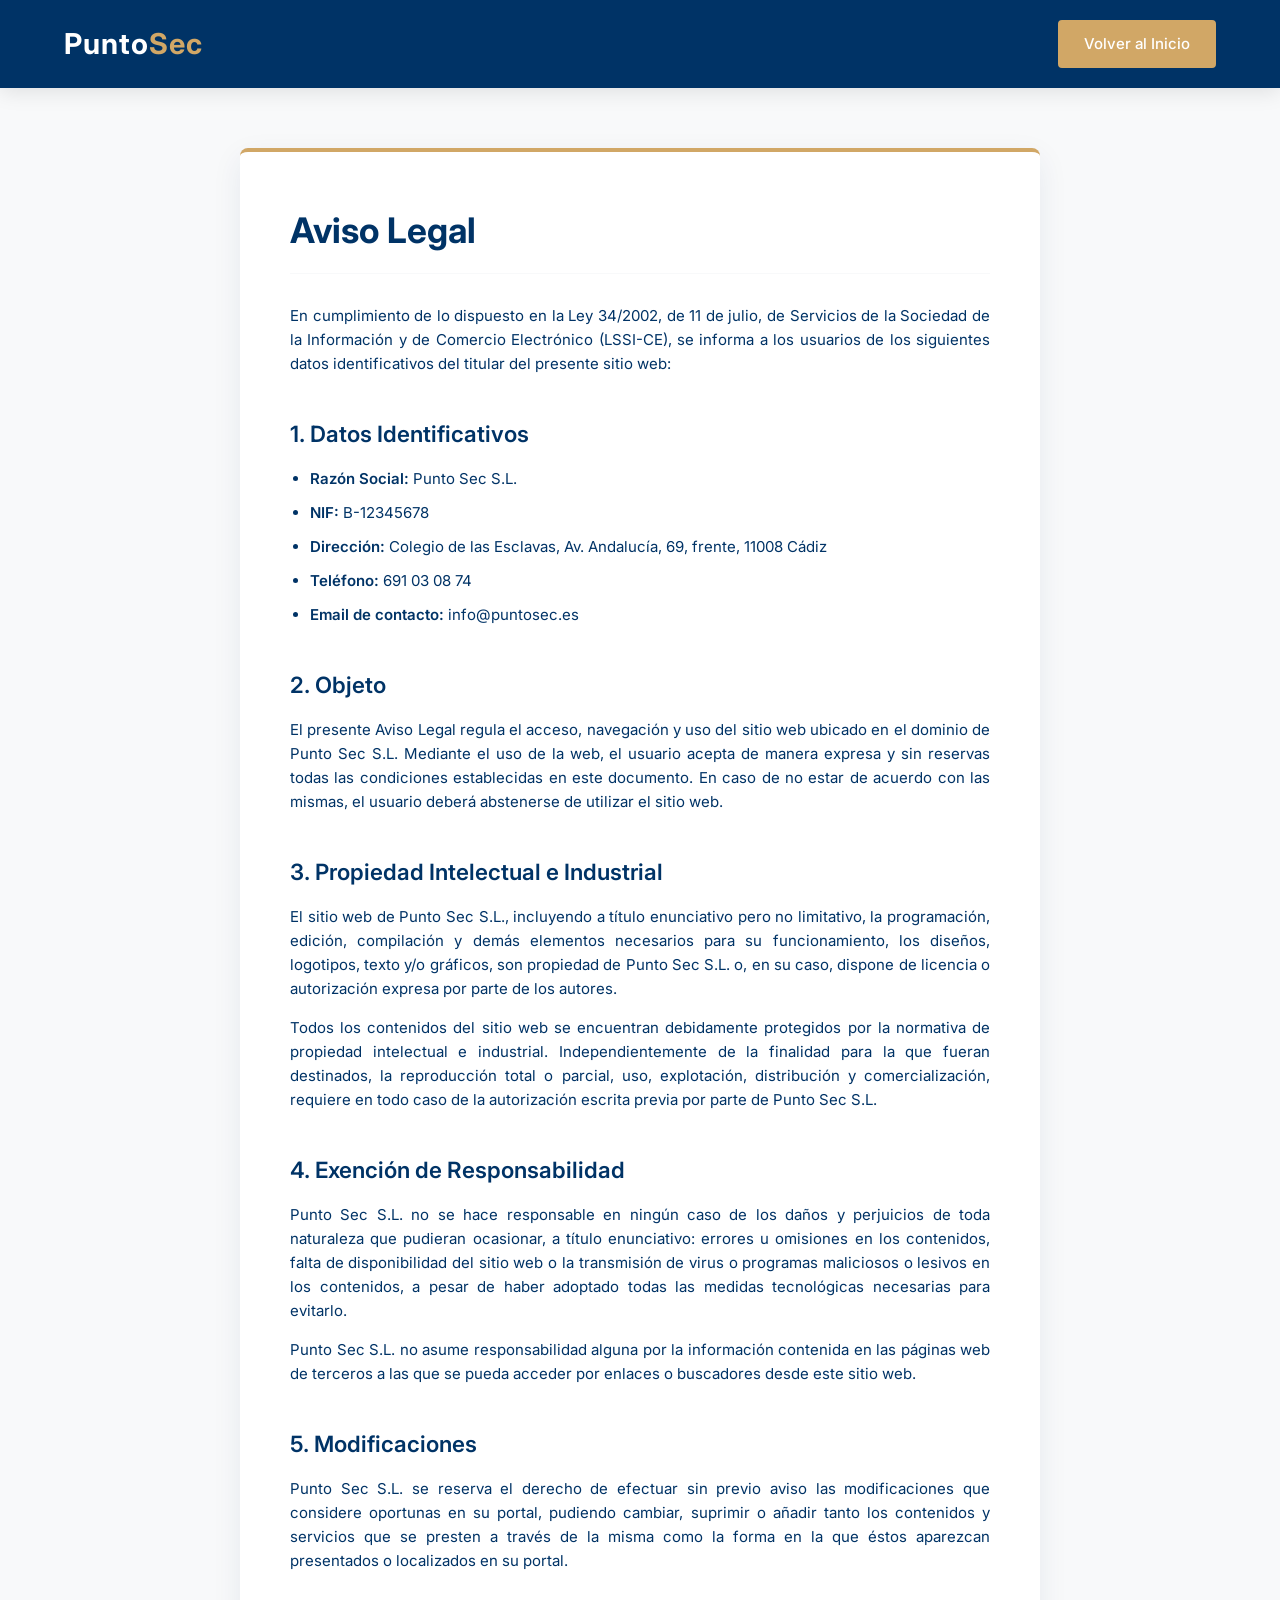
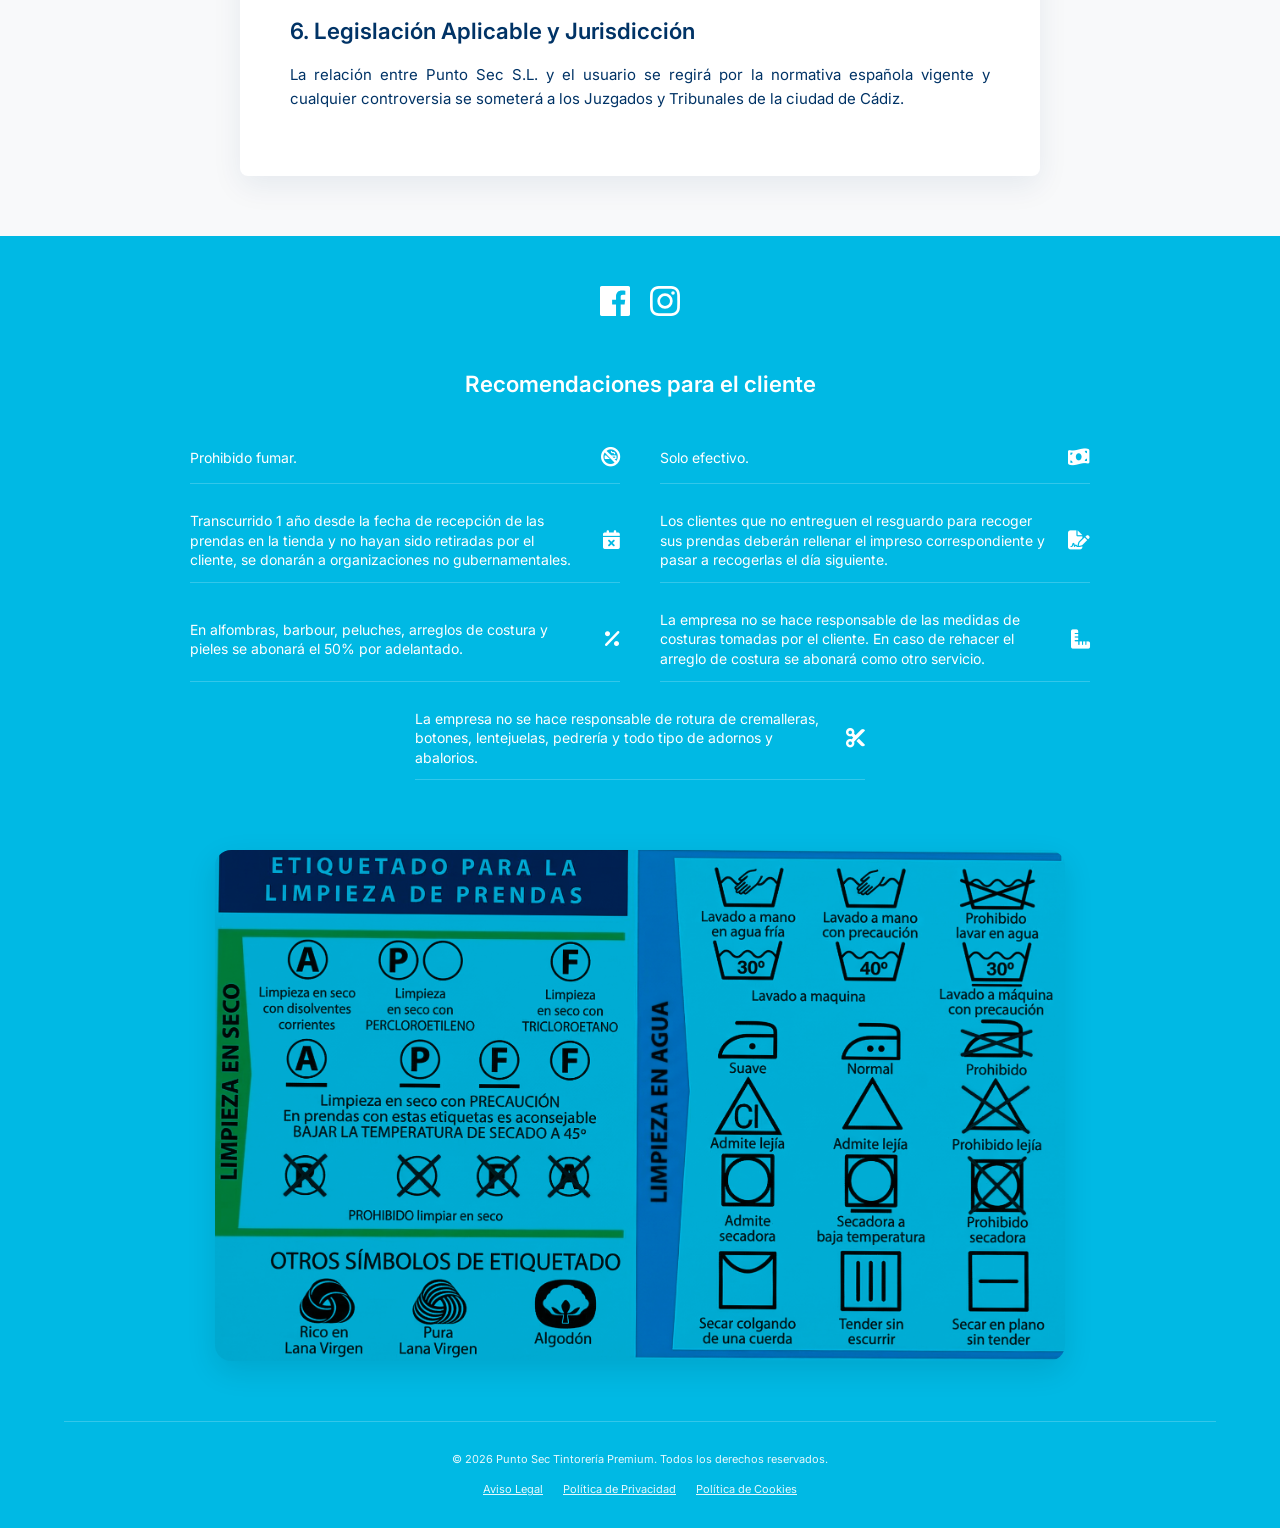
==== commit 69b4a0c1: "actualozacion semana santa" ====
--- a/aviso-legal.html
+++ b/aviso-legal.html
@@ -28,13 +28,13 @@
             <a href="index.html" class="logo">
                 <span class="logo-text">Punto<span class="logo-accent">Sec</span></span>
             </a>
-            <a href="index.html" class="btn-back">Volver al Inicio</a>
+            <a href="index.html" class="btn-back" data-i18n="btn_back">Volver al Inicio</a>
         </div>
     </header>
 
     <main class="legal-main">
         <div class="legal-container">
-            <h1>Aviso Legal</h1>
+            <h1 data-i18n="legal_title_aviso">Aviso Legal</h1>
 
             <p>En cumplimiento de lo dispuesto en la Ley 34/2002, de 11 de julio, de Servicios de la Sociedad de la
                 Información y de Comercio Electrónico (LSSI-CE), se informa a los usuarios de los siguientes datos
@@ -101,34 +101,34 @@
 
             <!-- 3.2 Recomendaciones -->
             <div class="footer-recommendations">
-                <h3>Recomendaciones para el comprador</h3>
+                <h3 data-i18n="footer_rules_title">Recomendaciones para el cliente</h3>
                 <div class="recom-list">
                     <div class="recom-item">
-                        <div class="recom-text">Prohibido fumar.</div>
+                        <div class="recom-text" data-i18n="recom_smoking">Prohibido fumar.</div>
                         <div class="recom-icon"><i class="fas fa-smoking-ban"></i></div>
                     </div>
                     <div class="recom-item">
-                        <div class="recom-text">Solo efectivo.</div>
+                        <div class="recom-text" data-i18n="recom_cash">Solo efectivo.</div>
                         <div class="recom-icon"><i class="fas fa-money-bill-wave"></i></div>
                     </div>
                     <div class="recom-item">
-                        <div class="recom-text">Transcurrido 1 año desde la fecha de recepción de las prendas en la tienda y no hayan sido retiradas por el cliente, se donarán a organizaciones no gubernamentales.</div>
+                        <div class="recom-text" data-i18n="recom_donation">Transcurrido 1 año desde la fecha de recepción de las prendas en la tienda y no hayan sido retiradas por el cliente, se donarán a organizaciones no gubernamentales.</div>
                         <div class="recom-icon"><i class="fas fa-calendar-times"></i></div>
                     </div>
                     <div class="recom-item">
-                        <div class="recom-text">Los clientes que no entreguen el resguardo para recoger sus prendas deberán rellenar el impreso correspondiente y pasar a recogerlas el día siguiente.</div>
+                        <div class="recom-text" data-i18n="recom_receipt">Los clientes que no entreguen el resguardo para recoger sus prendas deberán rellenar el impreso correspondiente y pasar a recogerlas el día siguiente.</div>
                         <div class="recom-icon"><i class="fas fa-file-signature"></i></div>
                     </div>
                     <div class="recom-item">
-                        <div class="recom-text">En alfombras, barbour, peluches, arreglos de costura y pieles se abonará el 50% por adelantado.</div>
+                        <div class="recom-text" data-i18n="recom_advance">En alfombras, barbour, peluches, arreglos de costura y pieles se abonará el 50% por adelantado.</div>
                         <div class="recom-icon"><i class="fas fa-percentage"></i></div>
                     </div>
                     <div class="recom-item">
-                        <div class="recom-text">La empresa no se hace responsable de las medidas de costuras tomadas por el cliente. En caso de rehacer el arreglo de costura se abonará como otro servicio.</div>
+                        <div class="recom-text" data-i18n="recom_measures">La empresa no se hace responsable de las medidas de costuras tomadas por el cliente. En caso de rehacer el arreglo de costura se abonará como otro servicio.</div>
                         <div class="recom-icon"><i class="fas fa-ruler-combined"></i></div>
                     </div>
                     <div class="recom-item" style="grid-column: 1 / -1; max-width: 50%; margin: 0 auto;">
-                        <div class="recom-text">La empresa no se hace responsable de rotura de cremalleras, botones, lentejuelas, pedrería y todo tipo de adornos y abalorios.</div>
+                        <div class="recom-text" data-i18n="recom_items">La empresa no se hace responsable de rotura de cremalleras, botones, lentejuelas, pedrería y todo tipo de adornos y abalorios.</div>
                         <div class="recom-icon"><i class="fas fa-cut"></i></div>
                     </div>
                 </div>
@@ -141,11 +141,11 @@
 
             <!-- Bottom Limits / Copyright -->
             <div class="footer-bottom">
-                <p class="legal-text">&copy; 2026 Punto Sec Tintorería Premium. Todos los derechos reservados.</p>
+                <p class="legal-text" data-i18n="footer_copyright">&copy; 2026 Punto Sec Tintorería Premium. Todos los derechos reservados.</p>
                 <div class="footer-links">
-                    <a href="aviso-legal.html" class="legal-text">Aviso Legal</a>
-                    <a href="politica-privacidad.html" class="legal-text">Política de Privacidad</a>
-                    <a href="politica-cookies.html" class="legal-text">Política de Cookies</a>
+                    <a href="aviso-legal.html" class="legal-text" data-i18n="footer_legal">Aviso Legal</a>
+                    <a href="politica-privacidad.html" class="legal-text" data-i18n="footer_privacy">Política de Privacidad</a>
+                    <a href="politica-cookies.html" class="legal-text" data-i18n="footer_cookies">Política de Cookies</a>
                 </div>
             </div>
         </div>
--- a/styles.css
+++ b/styles.css
@@ -59,6 +59,7 @@
     max-width: 1200px;
     margin: 0 auto;
     padding: 0 24px;
+    transition: padding 0.3s ease;
 }
 
 .section {
@@ -206,7 +207,8 @@
 }
 
 .header.scrolled .logo-img {
-    transform: scale(0.85); /* Reduce ligeramente al hacer scroll */
+    transform: scale(0.85);
+    /* Reduce ligeramente al hacer scroll */
 }
 
 .logo-text {
@@ -360,60 +362,168 @@
     justify-content: center;
 }
 
+@keyframes floatCard {
+
+    0%,
+    100% {
+        transform: translateY(0) rotate(0);
+    }
+
+    33% {
+        transform: translateY(-10px) rotate(0.5deg);
+    }
+
+    66% {
+        transform: translateY(-5px) rotate(-0.5deg);
+    }
+}
+
 .price-card.opacity-card {
     flex: 1 1 400px;
     max-width: 600px;
-    background-color: rgba(255, 255, 255, 0.95);
-    border-radius: 12px;
-    padding: 32px;
-    box-shadow: 0 8px 30px rgba(0,0,0,0.12);
+    background: rgba(255, 255, 255, 0.75);
+    backdrop-filter: blur(25px) saturate(200%);
+    -webkit-backdrop-filter: blur(25px) saturate(200%);
+    border: 1px solid rgba(255, 255, 255, 0.4);
+    border-radius: 32px;
+    padding: 50px 40px;
+    box-shadow: 0 20px 50px rgba(0, 0, 0, 0.05),
+        inset 0 0 0 1px rgba(255, 255, 255, 0.6);
     box-sizing: border-box;
+    position: relative;
+    overflow: hidden;
+    transition: all 0.6s cubic-bezier(0.34, 1.56, 0.64, 1);
+    animation: floatCard 8s ease-in-out infinite;
+}
+
+.price-card.opacity-card::after {
+    content: '';
+    position: absolute;
+    top: -50%;
+    left: -50%;
+    width: 200%;
+    height: 200%;
+    background: linear-gradient(45deg,
+            transparent,
+            rgba(255, 255, 255, 0.3),
+            transparent);
+    transform: rotate(45deg);
+    transition: 0.8s;
+    opacity: 0;
+    pointer-events: none;
+}
+
+.price-card.opacity-card:nth-child(2) {
+    animation-delay: -4s;
+}
+
+.price-card.opacity-card:hover {
+    transform: translateY(-20px) scale(1.02);
+    box-shadow: 0 40px 100px rgba(0, 185, 228, 0.15);
+    border-color: rgba(0, 185, 228, 0.6);
+    animation-play-state: paused;
+}
+
+.price-card.opacity-card:hover::after {
+    left: 100%;
+    opacity: 1;
 }
 
 .price-card-title {
     font-family: 'Inter', sans-serif;
-    font-weight: 700;
-    font-size: 1.5rem;
-    color: #00B9E4; /* Approx Pantone 3115 C to match primary color */
+    font-weight: 900;
+    font-size: 2.2rem;
+    background: linear-gradient(135deg, var(--color-primary), var(--color-navy));
+    -webkit-background-clip: text;
+    background-clip: text;
+    -webkit-text-fill-color: transparent;
     text-align: center;
-    margin-bottom: 25px;
+    margin-bottom: 40px;
+    letter-spacing: -0.03em;
+    text-transform: uppercase;
 }
 
 .price-card-title span {
+    font-size: 1rem;
+    font-weight: 600;
+    display: inline-block;
+    padding: 4px 12px;
+    background: rgba(0, 185, 228, 0.1);
+    color: var(--color-primary);
+    -webkit-text-fill-color: var(--color-primary);
+    border-radius: 50px;
+    margin-top: 10px;
+    letter-spacing: 0.05em;
+}
+
+.price-list {
+    position: relative;
+    z-index: 1;
+}
+
+.price-list li {
+    display: flex;
+    align-items: baseline;
+    margin-bottom: 12px;
+    padding: 12px 20px;
+    margin-left: -20px;
+    margin-right: -20px;
+    border-radius: 16px;
+    font-family: 'Inter', sans-serif;
+    transition: all 0.4s cubic-bezier(0.175, 0.885, 0.32, 1.275);
+    border: 1px solid transparent;
+}
+
+.price-list li:hover {
+    background: #ffffff;
+    box-shadow: 0 10px 30px rgba(0, 0, 0, 0.05);
+    transform: scale(1.03) translateX(10px);
+    border-color: rgba(0, 185, 228, 0.1);
+}
+
+.service-item {
+    font-weight: 600;
+    color: #1A1A1A;
     font-size: 1.1rem;
-    font-weight: 400;
-}
-
-.price-list li {
-    display: flex;
-    align-items: baseline;
-    margin-bottom: 15px;
-    font-family: 'Inter', sans-serif;
-}
-
-.service-item {
-    font-weight: 400;
-    color: #333333;
-    font-size: 1.05rem;
+    transition: color 0.3s ease;
+}
+
+.price-list li:hover .service-item {
+    color: var(--color-primary);
 }
 
 .dotted-line {
-    border-bottom: 1px dotted #CCCCCC;
+    border-bottom: 2px solid rgba(0, 185, 228, 0.08);
     flex-grow: 1;
-    margin: 0 10px;
+    margin: 0 20px;
     position: relative;
-    top: -4px;
+    top: -5px;
+    transition: border-color 0.3s ease;
+}
+
+.price-list li:hover .dotted-line {
+    border-bottom-color: var(--color-primary);
+    border-bottom-style: solid;
 }
 
 .service-cost {
+    font-weight: 800;
+    color: var(--color-gold);
+    font-size: 1.3rem;
+    transition: all 0.4s ease;
+    text-shadow: 0 0 20px rgba(209, 167, 102, 0);
+}
+
+.price-list li:hover .service-cost {
+    color: var(--color-gold-hover);
+    transform: scale(1.1);
+    text-shadow: 0 0 20px rgba(209, 167, 102, 0.3);
+}
+
+.currency {
+    font-size: 0.8em;
+    margin-left: 2px;
     font-weight: 600;
-    color: #D1A766;
-    font-size: 1.15rem;
-}
-
-.currency {
-    font-size: 0.9em;
-    margin-left: 3px;
 }
 
 /* Scroll Animation Initial State */
@@ -454,12 +564,14 @@
 }
 
 .bg-collage-container .hero-overlay {
-    z-index: 1; /* Overlay goes over track, under cards */
+    z-index: 1;
+    /* Overlay goes over track, under cards */
 }
 
 .collage-track {
     display: flex;
-    width: 400%; /* Fits 4 images */
+    width: 400%;
+    /* Fits 4 images */
     height: 100%;
     z-index: 0;
     animation: panCollage 40s linear infinite alternate;
@@ -472,8 +584,13 @@
 }
 
 @keyframes panCollage {
-    0% { transform: translateX(0); }
-    100% { transform: translateX(-75%); }
+    0% {
+        transform: translateX(0);
+    }
+
+    100% {
+        transform: translateX(-75%);
+    }
 }
 
 /* Reviews Grid & Cards */
@@ -482,7 +599,8 @@
     grid-template-columns: repeat(auto-fill, minmax(250px, 1fr));
     gap: 30px;
     position: relative;
-    z-index: 2; /* Ensures cards sit on top of the collage */
+    z-index: 2;
+    /* Ensures cards sit on top of the collage */
 }
 
 .review-card {
@@ -723,7 +841,8 @@
 
 .social-icon-interactive:hover {
     transform: scale(1.1);
-    color: #ccf5ff; /* Tono azul más claro / brillo */
+    color: #ccf5ff;
+    /* Tono azul más claro / brillo */
     filter: drop-shadow(0 0 8px rgba(255, 255, 255, 0.4));
 }
 
@@ -775,6 +894,15 @@
 @media (max-width: 768px) {
     .recom-list {
         grid-template-columns: 1fr;
+        gap: 10px;
+    }
+
+    .recom-item {
+        padding: 10px 0;
+    }
+
+    .recom-text {
+        font-size: 13px;
     }
 }
 
@@ -799,6 +927,8 @@
     mix-blend-mode: multiply;
 }
 
+/* Copyright & Links Line */
+
 
 
 /* Copyright & Links Line */
@@ -807,7 +937,7 @@
     flex-direction: column;
     align-items: center;
     gap: 15px;
-    border-top: 1px solid rgba(255,255,255,0.2);
+    border-top: 1px solid rgba(255, 255, 255, 0.2);
     padding-top: 30px;
     width: 100%;
 }
@@ -901,6 +1031,10 @@
 
 /* Responsive Design */
 @media (max-width: 992px) {
+    .container {
+        padding: 0 20px;
+    }
+
     .location-container {
         grid-template-columns: 1fr;
     }
@@ -913,11 +1047,27 @@
 @media (max-width: 768px) {
     .header {
         background-color: var(--color-navy);
-        padding: 15px 0;
+        padding: 10px 0;
+        /* Reducido de 15px */
+        border-bottom: 1px solid rgba(255, 255, 255, 0.1);
     }
 
     .mobile-menu-btn {
-        display: block;
+        display: flex;
+        align-items: center;
+        justify-content: center;
+        border: 1.5px solid rgba(255, 255, 255, 0.4);
+        padding: 8px 12px;
+        border-radius: 8px;
+        background: rgba(255, 255, 255, 0.1);
+        transition: var(--transition-fast);
+        margin-right: -5px;
+        /* Compensa el padding para alineación visual */
+    }
+
+    .mobile-menu-btn:hover {
+        background: rgba(255, 255, 255, 0.2);
+        border-color: rgba(255, 255, 255, 0.7);
     }
 
     .nav {
@@ -938,9 +1088,17 @@
 
     .nav-list {
         flex-direction: column;
-        gap: 25px;
+        gap: 20px;
         text-align: center;
         width: 100%;
+        padding: 40px 20px;
+    }
+
+    .nav-link {
+        font-size: 1.2rem;
+        display: block;
+        width: 100%;
+        padding: 10px 0;
     }
 
     .nav-btn {
@@ -978,6 +1136,17 @@
     .cookie-content {
         max-width: 100%;
     }
+
+    .footer-content {
+        gap: 40px;
+        /* Mas aire entre bloques en movil */
+        padding-top: 20px;
+    }
+
+    .footer-recommendations-grid {
+        grid-template-columns: 1fr;
+    }
+
 }
 
 @media (max-width: 480px) {
@@ -985,6 +1154,29 @@
     .services-grid,
     .reviews-grid {
         grid-template-columns: 1fr;
+    }
+
+    .price-card.opacity-card {
+        padding: 30px 20px;
+        border-radius: 20px;
+    }
+
+    .price-card-title {
+        font-size: 1.6rem;
+    }
+
+    .price-list li {
+        padding: 8px 10px;
+        margin-left: -10px;
+        margin-right: -10px;
+    }
+
+    .service-item {
+        font-size: 0.95rem;
+    }
+
+    .service-cost {
+        font-size: 1.1rem;
     }
 }
 
@@ -1091,21 +1283,23 @@
     }
 }
 
-/* --- PROMOTIONAL MODAL --- */
+/* --- PROMOTIONAL MODAL (Redesign Premium) --- */
+
+/* --- Overlay & entrance animation --- */
 .promo-modal-overlay {
     position: fixed;
-    top: 0;
-    left: 0;
-    width: 100vw;
-    height: 100vh;
-    background: rgba(0, 0, 0, 0.6);
+    inset: 0;
+    background: rgba(5, 15, 35, 0.72);
+    backdrop-filter: blur(6px);
+    -webkit-backdrop-filter: blur(6px);
     z-index: 9999;
     display: flex;
     justify-content: center;
     align-items: center;
     opacity: 0;
     visibility: hidden;
-    transition: all 0.4s ease-in-out;
+    transition: opacity 0.35s ease, visibility 0.35s ease;
+    padding: 16px;
 }
 
 .promo-modal-overlay.show {
@@ -1113,133 +1307,332 @@
     visibility: visible;
 }
 
-.promo-modal-content {
-    background: #FFFFFF;
-    border-radius: 16px;
-    padding: 0;
-    max-width: 900px;
-    width: 90%;
+/* --- Main card container --- */
+.promo-modal-card {
+    background: #fff;
+    border-radius: 20px;
+    max-width: 860px;
+    width: 100%;
+    display: flex;
+    overflow: hidden;
+    min-height: 480px;
     position: relative;
-    box-shadow: 0 20px 40px rgba(0,0,0,0.3);
-    transform: translateY(30px) scale(0.95);
+    box-shadow:
+        0 4px 24px rgba(0, 0, 0, 0.08),
+        0 24px 64px rgba(0, 0, 0, 0.18);
+    transform: translateY(40px) scale(0.97);
     opacity: 0;
-    transition: all 0.5s cubic-bezier(0.175, 0.885, 0.32, 1.275);
-    display: flex; /* Side by side */
-    overflow: hidden;
-    min-height: 450px;
-}
-
-.promo-modal-overlay.show .promo-modal-content {
+    transition: transform 0.48s cubic-bezier(0.22, 1, 0.36, 1), opacity 0.38s ease;
+}
+
+.promo-modal-overlay.show .promo-modal-card {
     transform: translateY(0) scale(1);
     opacity: 1;
 }
 
+/* --- Close button --- */
 .promo-close-btn {
     position: absolute;
-    top: 20px;
-    right: 20px;
-    background: rgba(0,0,0,0.05);
+    top: 16px;
+    right: 16px;
+    z-index: 20;
+    background: rgba(255, 255, 255, 0.92);
     border: none;
-    font-size: 1.5rem;
-    color: #555555;
+    width: 36px;
+    height: 36px;
+    border-radius: 50%;
+    display: flex;
+    align-items: center;
+    justify-content: center;
+    font-size: 0.9rem;
+    color: #4a5568;
     cursor: pointer;
-    line-height: 1;
-    width: 40px;
-    height: 40px;
-    border-radius: 50%;
-    display: flex;
-    justify-content: center;
-    align-items: center;
-    transition: all 0.3s cubic-bezier(0.175, 0.885, 0.32, 1.275);
-    z-index: 10;
+    box-shadow: 0 2px 12px rgba(0, 0, 0, 0.15);
+    transition: background 0.22s ease, color 0.22s ease, transform 0.3s cubic-bezier(0.34, 1.56, 0.64, 1);
 }
 
 .promo-close-btn:hover {
-    color: #FFFFFF;
-    background: #ff4d4d;
+    background: #e53e3e;
+    color: #fff;
     transform: rotate(90deg) scale(1.1);
-}
-
-.promo-img-container {
+    box-shadow: 0 4px 16px rgba(229, 62, 62, 0.35);
+}
+
+/* --- Image panel (left) --- */
+.promo-modal-img-panel {
     flex: 1;
     position: relative;
     min-height: 100%;
-}
-
-.promo-img-container img {
+    overflow: hidden;
+}
+
+.promo-modal-img-panel img {
     position: absolute;
-    top: 0;
-    left: 0;
+    inset: 0;
     width: 100%;
     height: 100%;
     object-fit: cover;
     display: block;
-}
-
-.promo-info-container {
-    flex: 1.2;
-    padding: 60px 40px;
+    transition: transform 0.6s ease;
+}
+
+.promo-modal-card:hover .promo-modal-img-panel img {
+    transform: scale(1.04);
+}
+
+.promo-modal-img-overlay {
+    position: absolute;
+    inset: 0;
+    background: linear-gradient(
+        to top,
+        rgba(5, 15, 35, 0.55) 0%,
+        rgba(5, 15, 35, 0.1) 50%,
+        transparent 100%
+    );
+    z-index: 1;
+}
+
+.promo-modal-img-label {
+    position: absolute;
+    bottom: 18px;
+    left: 18px;
+    z-index: 2;
+    background: rgba(255, 255, 255, 0.12);
+    border: 1px solid rgba(255, 255, 255, 0.3);
+    backdrop-filter: blur(8px);
+    color: #fff;
+    font-size: 0.72rem;
+    font-weight: 600;
+    letter-spacing: 0.12em;
+    text-transform: uppercase;
+    padding: 6px 14px;
+    border-radius: 30px;
+}
+
+/* --- Info panel (right) --- */
+.promo-modal-info-panel {
+    flex: 1.15;
     display: flex;
     flex-direction: column;
     justify-content: center;
-    align-items: flex-start;
-    text-align: left;
-    background: #ffffff;
-}
-
-.promo-info-title {
+    padding: 52px 44px;
+    background: #fff;
+    position: relative;
+    overflow: hidden;
+}
+
+/* Subtle decorative accent circle */
+.promo-modal-info-panel::after {
+    content: '';
+    position: absolute;
+    top: -60px;
+    right: -60px;
+    width: 200px;
+    height: 200px;
+    border-radius: 50%;
+    background: radial-gradient(circle, rgba(0, 176, 232, 0.07) 0%, transparent 70%);
+    pointer-events: none;
+}
+
+
+
+/* --- Badge --- */
+.promo-modal-badge {
+    display: inline-flex;
+    align-items: center;
+    gap: 7px;
+    background: linear-gradient(135deg, #00b4e8, #0083b8);
+    color: #fff;
+    font-size: 0.72rem;
+    font-weight: 700;
+    text-transform: uppercase;
+    letter-spacing: 0.1em;
+    padding: 6px 14px;
+    border-radius: 30px;
+    margin-bottom: 22px;
+    box-shadow: 0 4px 12px rgba(0, 180, 232, 0.3);
+    width: fit-content;
+}
+
+.promo-modal-badge i {
+    font-size: 0.68rem;
+    opacity: 0.9;
+}
+
+/* --- Title --- */
+.promo-modal-title {
     font-family: var(--font-heading);
+    font-size: clamp(1.55rem, 3.5vw, 2.05rem);
+    font-weight: 800;
+    color: #0f172a;
+    line-height: 1.2;
+    margin-bottom: 16px;
+    letter-spacing: -0.02em;
+}
+
+/* --- Description --- */
+.promo-modal-desc {
+    font-size: 0.97rem;
+    color: #64748b;
+    line-height: 1.65;
+    margin-bottom: 28px;
+}
+
+/* --- Price box --- */
+.promo-modal-price-box {
+    display: flex;
+    align-items: center;
+    gap: 14px;
+    background: linear-gradient(135deg, #f0fdf4, #ecfdf5);
+    border: 1.5px solid #86efac;
+    border-radius: 14px;
+    padding: 14px 22px;
+    margin-bottom: 28px;
+    width: fit-content;
+}
+
+.promo-modal-price-label {
+    font-size: 0.78rem;
+    font-weight: 600;
+    text-transform: uppercase;
+    letter-spacing: 0.08em;
+    color: #16a34a;
+}
+
+.promo-modal-price {
+    font-size: 2rem;
+    font-weight: 900;
+    color: #15803d;
+    letter-spacing: -0.03em;
+    line-height: 1;
+}
+
+/* --- CTA Button --- */
+@keyframes promo-cta-pulse {
+    0%   { box-shadow: 0 4px 20px rgba(15, 23, 42, 0.25), 0 0 0 0 rgba(26, 86, 219, 0.55); }
+    60%  { box-shadow: 0 4px 20px rgba(15, 23, 42, 0.25), 0 0 0 10px rgba(26, 86, 219, 0); }
+    100% { box-shadow: 0 4px 20px rgba(15, 23, 42, 0.25), 0 0 0 0 rgba(26, 86, 219, 0); }
+}
+
+.promo-modal-cta {
+    display: inline-flex;
+    align-items: center;
+    gap: 10px;
+    background: linear-gradient(135deg, #0f172a, #1e3a5f);
+    color: #fff;
+    font-size: 0.9rem;
     font-weight: 700;
-    font-size: 2.4rem;
-    color: var(--color-navy);
-    margin-bottom: 20px;
-    line-height: 1.2;
-}
-
-.promo-info-text {
-    font-size: 1.15rem;
-    color: #666;
-    margin-bottom: 35px;
-    line-height: 1.6;
-}
-
-.promo-btn-dark {
-    display: inline-block;
-    background-color: var(--color-navy);
-    color: #FFFFFF;
-    font-family: var(--font-body);
-    font-weight: 600;
-    font-size: 1rem;
     text-transform: uppercase;
-    letter-spacing: 1px;
-    padding: 14px 32px;
-    border-radius: 8px;
-    transition: all 0.3s cubic-bezier(0.175, 0.885, 0.32, 1.275);
+    letter-spacing: 0.08em;
+    padding: 15px 30px;
+    border-radius: 10px;
     border: none;
     cursor: pointer;
-}
-
-.promo-btn-dark:hover {
-    transform: translateY(-4px) scale(1.02);
-    box-shadow: 0 8px 15px rgba(0, 176, 232, 0.3);
-    color: #FFFFFF;
-}
-
-@media (max-width: 768px) {
-    .promo-modal-content {
+    text-decoration: none;
+    transition: box-shadow 0.3s ease;
+    box-shadow: 0 4px 20px rgba(15, 23, 42, 0.25);
+    position: relative;
+    overflow: hidden;
+    width: fit-content;
+    animation: promo-cta-pulse 2.2s ease-out infinite;
+}
+
+/* Shimmer sweep on hover */
+.promo-modal-cta::before {
+    content: '';
+    position: absolute;
+    top: 0;
+    left: -75%;
+    width: 50%;
+    height: 100%;
+    background: linear-gradient(120deg, transparent, rgba(255,255,255,0.22), transparent);
+    transform: skewX(-20deg);
+    transition: left 0.55s ease;
+    pointer-events: none;
+}
+
+.promo-modal-cta:hover::before {
+    left: 130%;
+}
+
+.promo-modal-cta:hover {
+    animation: none;
+    box-shadow: 0 0 0 3px rgba(26, 86, 219, 0.45), 0 8px 28px rgba(15, 23, 42, 0.35);
+    color: #fff;
+}
+
+.promo-modal-cta i {
+    position: relative;
+    z-index: 1;
+    font-size: 0.85rem;
+    transition: transform 0.25s ease;
+}
+
+.promo-modal-cta:hover i {
+    transform: translateX(4px);
+}
+
+/* --- Responsive: mobile stacked layout --- */
+@media (max-width: 700px) {
+    .promo-modal-overlay {
+        align-items: flex-end;
+        padding: 0;
+    }
+
+    .promo-modal-card {
         flex-direction: column;
-    }
-    .promo-img-container {
-        min-height: 250px;
-    }
-    .promo-img-container img {
-        position: relative;
-    }
-    .promo-info-container {
-        padding: 40px 30px;
-    }
-    .promo-info-title {
-        font-size: 1.8rem;
+        border-radius: 20px 20px 0 0;
+        max-height: 92vh;
+        overflow-y: auto;
+        min-height: auto;
+        transform: translateY(100%);
+    }
+
+    .promo-modal-overlay.show .promo-modal-card {
+        transform: translateY(0);
+    }
+
+    .promo-modal-img-panel {
+        flex: none;
+        min-height: 220px;
+        width: 100%;
+    }
+
+    .promo-modal-info-panel {
+        flex: none;
+        padding: 36px 24px 32px;
+    }
+
+    .promo-modal-price-box {
+        width: 100%;
+        justify-content: center;
+    }
+
+    .promo-modal-cta {
+        width: 100%;
+        justify-content: center;
+    }
+
+    .promo-modal-badge {
+        margin: 0 auto 18px;
+    }
+
+    .promo-modal-title {
+        text-align: center;
+    }
+
+    .promo-modal-desc {
+        text-align: center;
+    }
+}
+
+@media (max-width: 480px) {
+    .promo-modal-img-panel {
+        min-height: 180px;
+    }
+
+    .promo-modal-info-panel {
+        padding: 28px 20px 24px;
     }
 }
 
@@ -1261,7 +1654,8 @@
 
 /* --- PROMOTIONS VERTICAL FEED --- */
 .promo-feed-section {
-    padding-top: 140px; /* Account for fixed header */
+    padding-top: 140px;
+    /* Account for fixed header */
     padding-bottom: 80px;
     background-color: #ffffff;
 }
@@ -1283,7 +1677,8 @@
     box-shadow: var(--shadow-card);
     min-height: 400px;
     transition: box-shadow 0.3s ease;
-    position: relative; /* For the "No activa" badge */
+    position: relative;
+    /* For the "No activa" badge */
 }
 
 .promo-card:hover {
@@ -1297,14 +1692,17 @@
     flex-direction: column;
     justify-content: center;
     align-items: flex-start;
-    order: 1; /* Text on the left */
+    order: 1;
+    /* Text on the left */
 }
 
 .promo-card-img {
     flex: 1;
-    order: 2; /* Image on the right */
+    order: 2;
+    /* Image on the right */
     position: relative;
-    min-height: 100%; /* Ensure it stretches fully */
+    min-height: 100%;
+    /* Ensure it stretches fully */
 }
 
 .promo-card-img img {
@@ -1349,7 +1747,7 @@
     align-items: center;
     gap: 10px;
     z-index: 5;
-    box-shadow: 0 4px 10px rgba(0,0,0,0.1);
+    box-shadow: 0 4px 10px rgba(0, 0, 0, 0.1);
     text-transform: uppercase;
     letter-spacing: 0.5px;
 }
@@ -1376,8 +1774,15 @@
 }
 
 @keyframes pulse-red {
-    0% { transform: scale(1); opacity: 0.8; }
-    100% { transform: scale(3); opacity: 0; }
+    0% {
+        transform: scale(1);
+        opacity: 0.8;
+    }
+
+    100% {
+        transform: scale(3);
+        opacity: 0;
+    }
 }
 
 /* Entry Animation for Promo Cards without JS Dependency */
@@ -1394,22 +1799,30 @@
     }
 }
 
-.delay-200 { animation-delay: 0.15s; }
-.delay-400 { animation-delay: 0.3s; }
-.delay-600 { animation-delay: 0.45s; }
+.delay-200 {
+    animation-delay: 0.15s;
+}
+
+.delay-400 {
+    animation-delay: 0.3s;
+}
+
+.delay-600 {
+    animation-delay: 0.45s;
+}
 
 @media (max-width: 992px) {
     .promo-card {
         flex-direction: column;
     }
-    
+
     .promo-card-content {
         order: 2;
         padding: 50px 30px;
         align-items: center;
         text-align: center;
     }
-    
+
     .promo-card-img {
         order: 1;
         min-height: 280px;
@@ -1418,13 +1831,119 @@
     .promo-card-img img {
         position: relative;
     }
-    
+
     .promo-card-title {
         font-size: 2rem;
     }
-    
+
     .promo-feed-container {
         gap: 50px;
         padding: 0 20px;
     }
+}
+
+@media (max-width: 480px) {
+    .promo-card-content {
+        padding: 35px 20px;
+    }
+
+    .promo-card-title {
+        font-size: 1.6rem;
+    }
+
+    .promo-card-text {
+        font-size: 1rem;
+    }
+
+    .promo-card-img {
+        min-height: 220px;
+    }
+}
+
+/* 3.3 Guía de Etiquetado (Centralized) */
+.footer-labels-header h3 {
+    color: #FFFFFF;
+    font-family: var(--font-heading);
+    font-size: 1.4rem;
+    margin-bottom: 30px;
+    font-weight: 600;
+    text-align: center;
+}
+
+.footer-labels {
+    width: 100%;
+    max-width: 1000px;
+    margin: 20px auto 40px;
+    display: grid;
+    grid-template-columns: 1fr 1fr;
+    gap: 40px;
+    text-align: left;
+    color: #ffffff;
+}
+
+.labels-col {
+    display: flex;
+    flex-direction: column;
+    gap: 25px;
+}
+
+.labels-col h4 {
+    font-size: 0.85rem;
+    text-transform: uppercase;
+    letter-spacing: 0.15em;
+    opacity: 0.7;
+    margin-bottom: 5px;
+    font-weight: 500;
+    border-bottom: 1px solid rgba(255, 255, 255, 0.15);
+    padding-bottom: 8px;
+}
+
+.label-group {
+    display: flex;
+    flex-direction: column;
+    gap: 12px;
+}
+
+.label-item {
+    display: flex;
+    align-items: center;
+    gap: 15px;
+}
+
+.label-svg {
+    width: 32px;
+    height: 32px;
+    flex-shrink: 0;
+    display: flex;
+    align-items: center;
+    justify-content: center;
+}
+
+.label-svg svg {
+    width: 100%;
+    height: 100%;
+    stroke: #ffffff;
+    fill: none;
+    stroke-width: 1.2;
+}
+
+.label-text {
+    font-size: 0.85rem;
+    font-weight: 300;
+    line-height: 1.3;
+    opacity: 0.95;
+}
+
+.label-sub-grid {
+    display: grid;
+    grid-template-columns: repeat(auto-fill, minmax(140px, 1fr));
+    gap: 15px;
+}
+
+@media (max-width: 768px) {
+    .footer-labels {
+        grid-template-columns: 1fr;
+        gap: 30px;
+        padding: 0 10px;
+    }
 }
